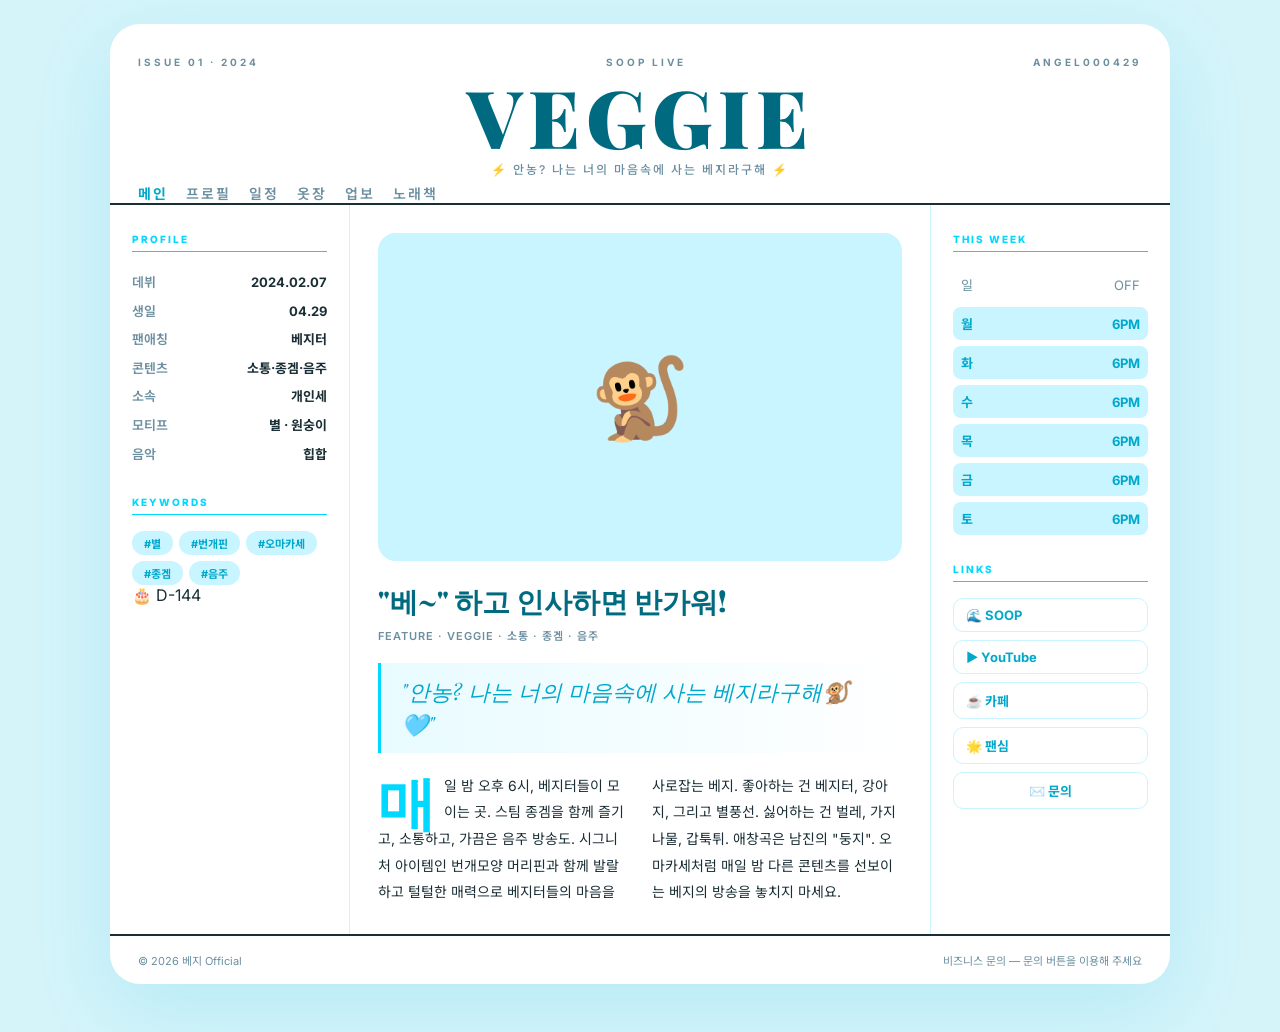
==== index.html @ 43aacc2a "Add files via upload" ====
<!DOCTYPE html>
<html lang="ko">
<head>
<meta charset="UTF-8">
<meta name="viewport" content="width=device-width, initial-scale=1.0">
<title>베지 — 메인 시안</title>
<link href="https://fonts.googleapis.com/css2?family=Noto+Sans+KR:wght@300;400;500;700;800;900&family=Playfair+Display:wght@400;700;900&family=Inter:wght@300;400;600;700;900&display=swap" rel="stylesheet">
<style>
/* ─── 공통 변수 ─── */
:root {
  --main: #00D8FF;
  --main-dark: #00A8CC;
  --main-deep: #006B80;
  --main-light: #C8F5FF;
  --main-pale: #E8FBFF;
  --bg: #D4F4FA;
  --card: #FFFFFF;
  --logo: #006B80;
  --text: #1a2e35;
  --text-soft: #6b8fa0;
  --accent: #0100FF;
  --accent-light: #e8e8ff;
}
body.dark {
  --main: #00D8FF; --main-dark: #5de8ff; --main-deep: #8ef3ff;
  --main-light: #0d2b35; --main-pale: #0a1f28;
  --bg: #0b1e26; --card: #0f2530; --logo: #5de8ff;
  --text: #d8f5fc; --text-soft: #5a9bb0;
  --accent: #7b7bff; --accent-light: #1a1a3a;
}

* { margin:0; padding:0; box-sizing:border-box; }
body { background:var(--bg); color:var(--text); font-family:'Inter','Noto Sans KR',sans-serif; min-height:100vh; transition:background .25s, color .25s; -webkit-font-smoothing:antialiased; overflow-x:hidden; }
img { display:block; }

/* ─── 쇼케이스 탭 바 ─── */
.tab-bar {
  position:sticky; top:0; z-index:900;
  display:flex; align-items:center; justify-content:center; gap:6px;
  padding:14px 20px;
  background:rgba(212,244,250,.92); backdrop-filter:blur(14px);
  border-bottom:1.5px solid var(--main-light);
}
body.dark .tab-bar { background:rgba(11,30,38,.92); }
.tab-bar .label { font-size:11px; font-weight:800; letter-spacing:2px; text-transform:uppercase; color:var(--main-dark); margin-right:12px; }
.tab-btn {
  padding:8px 22px; border-radius:999px; border:1.5px solid var(--main-light);
  background:var(--card); color:var(--text-soft);
  font-size:13px; font-weight:700; cursor:pointer; transition:.18s;
}
.tab-btn:hover { border-color:var(--main); color:var(--main-dark); }
.tab-btn.active { background:var(--main); color:#fff; border-color:var(--main); }
.tab-bar .dark-toggle {
  margin-left:auto; width:22px; height:33px; border-radius:999px;
  border:1.5px solid var(--main-light); background:#e8f8fc;
  cursor:pointer; padding:0; position:relative; transition:.2s;
}
.tab-bar .dark-toggle .knob {
  position:absolute; left:1.5px; top:1.5px; width:16px; height:16px;
  border-radius:50%; background:#fff; display:flex; align-items:center;
  justify-content:center; font-size:9px; transition:.2s;
  box-shadow:0 1px 4px rgba(0,0,0,.2);
}
body.dark .dark-toggle { background:#0d2230; }
body.dark .dark-toggle .knob { top:14px; background:#0b1e26; }

.panel { display:none; }
.panel.active { display:block; }

/* ─── fx 인라인 폴백 (미리보기용, .fxfb 스코프) ─── */
#fx { position:fixed; inset:0; z-index:0; pointer-events:none; overflow:hidden; }
#fx .fxfb {
  position:absolute; top:-26px; opacity:0; will-change:transform,opacity;
  animation:fxFall linear infinite; font-size:18px;
}
@keyframes fxFall {
  0% { transform:translateY(-26px) translateX(0) rotate(0); opacity:0; }
  12% { opacity:.45; } 88% { opacity:.35; }
  100% { transform:translateY(103vh) translateX(var(--drift,20px)) rotate(180deg); opacity:0; }
}
@media (prefers-reduced-motion:reduce) { #fx { display:none; } }


/* ============================================================
   A) 커버스토리 — 잡지 표지 느낌
   ============================================================ */
.cover { padding:24px clamp(12px,5vw,56px) 48px; }
.cover .sheet {
  max-width:1060px; margin:0 auto; background:var(--card);
  border-radius:30px; box-shadow:0 24px 80px rgba(0,180,220,.14);
  overflow:hidden;
}

/* 커버 상단: 잡지 표지 */
.cover .mag-head {
  position:relative; min-height:520px; overflow:hidden;
  display:grid; grid-template-columns:1fr 1fr;
  background:linear-gradient(135deg, var(--main-pale), var(--card));
}
.cover .mag-photo {
  position:relative; overflow:hidden;
  display:flex; align-items:center; justify-content:center;
  background:var(--main-light);
}
.cover .mag-photo img {
  width:100%; height:100%; object-fit:cover; min-height:520px;
}
.cover .mag-photo .emoji-placeholder {
  font-size:120px;
}
/* 잡지 이슈 넘버 */
.cover .issue-badge {
  position:absolute; top:24px; left:24px; z-index:3;
  background:var(--main); color:#fff; border-radius:999px;
  padding:6px 16px; font-size:11px; font-weight:800; letter-spacing:2px;
}
/* 커버 텍스트 */
.cover .mag-text {
  padding:40px 36px; display:flex; flex-direction:column; justify-content:center;
}
.cover .mag-masthead {
  font-size:11px; font-weight:700; letter-spacing:4px;
  text-transform:uppercase; color:var(--main-dark); margin-bottom:16px;
}
.cover .mag-title {
  font-family:'Playfair Display',serif;
  font-size:clamp(48px,6vw,72px); font-weight:900; line-height:1;
  color:var(--logo); margin-bottom:12px; letter-spacing:-1px;
}
.cover .mag-sub {
  font-size:16px; font-weight:500; color:var(--text-soft);
  line-height:1.7; margin-bottom:24px;
}
.cover .mag-cover-lines {
  display:flex; flex-direction:column; gap:8px;
}
.cover .cover-line {
  display:flex; align-items:center; gap:10px;
  font-size:13px; font-weight:700; color:var(--text);
}
.cover .cover-line .dot {
  width:6px; height:6px; border-radius:50%; background:var(--main); flex-shrink:0;
}
.cover .cover-line .highlight {
  background:var(--main-light); color:var(--main-dark);
  padding:2px 10px; border-radius:999px; font-size:11px; font-weight:800;
}
.cover .dday-chip {
  display:inline-flex; align-items:center; gap:4px;
  background:var(--main); color:#fff; border-radius:999px;
  padding:5px 14px; font-size:12px; font-weight:800; margin-top:18px; width:fit-content;
}

/* 커버 하단: 대시보드 */
.cover .mag-body { padding:28px clamp(16px,3vw,36px) 32px; }
.cover .mag-grid {
  display:grid; grid-template-columns:1fr 1fr 1fr; gap:16px;
}
.cover .mg-card {
  background:var(--card); border:1.5px solid var(--main-light);
  border-radius:18px; padding:20px;
}
body.dark .cover .mg-card { background:#0f2530; }
.cover .mg-label {
  font-size:10px; font-weight:800; letter-spacing:2px;
  text-transform:uppercase; color:var(--main); margin-bottom:14px;
  border-bottom:1.5px solid var(--main-light); padding-bottom:8px;
}
.cover .mg-span2 { grid-column: span 2; }
.cover .mg-span3 { grid-column: 1 / -1; }

/* 프로필 행 */
.pf-row { display:flex; justify-content:space-between; padding:7px 0; border-bottom:1px dashed var(--main-light); font-size:13px; }
.pf-row:last-child { border-bottom:none; }
.pf-row .k { color:var(--text-soft); font-weight:600; }
.pf-row .v { font-weight:700; text-align:right; }

/* 일정 행 */
.day-row { display:grid; grid-template-columns:repeat(7,1fr); gap:7px; }
.day-c { border:1.5px solid var(--main-light); border-radius:12px; padding:10px 4px; text-align:center; font-size:13px; font-weight:700; color:#a8c8d4; }
.day-c small { display:block; font-size:10px; font-weight:500; margin-top:3px; color:#b8d8e0; }
.day-c.on { background:var(--main-light); color:var(--main-dark); border-color:var(--main); }
.day-c.on small { color:var(--main-dark); }

/* 링크 */
.link-pills { display:flex; gap:8px; flex-wrap:wrap; }
.lp {
  display:inline-flex; align-items:center; gap:6px;
  padding:9px 18px; border-radius:999px; font-size:12px; font-weight:700;
  text-decoration:none; border:1.5px solid var(--main-light);
  color:var(--main-dark); background:var(--card); transition:.18s;
}
.lp:hover { background:var(--main-light); }
.lp.primary { background:var(--main); color:#fff; border-color:var(--main); }

/* 태그 */
.tag-row { display:flex; gap:6px; flex-wrap:wrap; margin-top:10px; }
.tg { background:var(--main-light); color:var(--main-dark); border-radius:999px; padding:4px 12px; font-size:11px; font-weight:700; }

.a-footer { text-align:center; color:var(--text-soft); font-size:12px; line-height:1.7; padding:20px 0 8px; }


/* ============================================================
   B) 에디토리얼 — 깔끔한 3단 칼럼 잡지 내지
   ============================================================ */
.editorial { padding:24px clamp(12px,5vw,56px) 48px; }
.editorial .sheet {
  max-width:1060px; margin:0 auto; background:var(--card);
  border-radius:30px; box-shadow:0 24px 80px rgba(0,180,220,.14);
  padding:0;
}
/* 마스트헤드 */
.editorial .masthead {
  text-align:center; padding:32px 28px 0;
  border-bottom:2px solid var(--text);
}
body.dark .editorial .masthead { border-color:var(--text-soft); }
.editorial .mh-top {
  display:flex; justify-content:space-between; align-items:center;
  font-size:10px; font-weight:700; letter-spacing:3px; text-transform:uppercase;
  color:var(--text-soft); margin-bottom:8px;
}
.editorial .mh-title {
  font-family:'Playfair Display',serif;
  font-size:clamp(52px,7vw,80px); font-weight:900; letter-spacing:6px;
  color:var(--logo); line-height:1; margin-bottom:4px;
}
.editorial .mh-sub {
  font-size:12px; color:var(--text-soft); font-weight:500;
  letter-spacing:2px; padding-bottom:18px;
}

/* 3단 칼럼 본문 */
.editorial .ed-body {
  display:grid; grid-template-columns:240px 1fr 240px;
  gap:0; min-height:400px;
}
.editorial .ed-left {
  border-right:1px solid var(--main-light); padding:28px 22px;
}
.editorial .ed-center { padding:28px 28px; }
.editorial .ed-right {
  border-left:1px solid var(--main-light); padding:28px 22px;
}

/* 좌 칼럼: 프로필 정보 */
.editorial .ed-section-title {
  font-size:10px; font-weight:800; letter-spacing:2px;
  text-transform:uppercase; color:var(--main);
  border-bottom:1.5px solid var(--main); padding-bottom:6px;
  margin-bottom:16px;
}
.editorial .ed-info { font-size:13px; line-height:2.2; }
.editorial .ed-info .ek { color:var(--text-soft); font-weight:600; }
.editorial .ed-info .ev { font-weight:700; float:right; }

/* 중앙: 피처 기사 */
.editorial .ed-feature-img {
  width:100%; aspect-ratio:16/10; border-radius:18px;
  overflow:hidden; background:var(--main-light);
  margin-bottom:22px; display:flex; align-items:center; justify-content:center;
}
.editorial .ed-feature-img img { width:100%; height:100%; object-fit:cover; }
.editorial .ed-feature-img .emoji-ph { font-size:80px; }
.editorial .ed-headline {
  font-family:'Playfair Display',serif;
  font-size:28px; font-weight:900; line-height:1.3;
  color:var(--logo); margin-bottom:8px;
}
.editorial .ed-byline {
  font-size:11px; color:var(--text-soft); font-weight:600;
  letter-spacing:1px; margin-bottom:18px; text-transform:uppercase;
}
.editorial .ed-pull-quote {
  font-family:'Playfair Display',serif;
  font-size:22px; font-style:italic; line-height:1.5;
  color:var(--main-dark); border-left:3px solid var(--main);
  padding:12px 20px; margin:20px 0;
  background:linear-gradient(90deg, var(--main-pale), transparent);
  border-radius:0 14px 14px 0;
}
.editorial .ed-body-text {
  font-size:14px; line-height:1.9; color:var(--text);
  column-count:2; column-gap:24px;
}
.editorial .ed-body-text .drop-cap {
  float:left; font-family:'Playfair Display',serif;
  font-size:58px; font-weight:900; line-height:.8;
  color:var(--main); margin:4px 8px 0 0;
}
.editorial .ed-tags { margin-top:18px; }

/* 우 칼럼: 일정 + 링크 */
.editorial .ed-day-list { display:flex; flex-direction:column; gap:6px; }
.editorial .ed-day {
  display:flex; justify-content:space-between; align-items:center;
  font-size:13px; padding:7px 8px; border-radius:8px;
}
.editorial .ed-day.on { background:var(--main-light); font-weight:700; color:var(--main-dark); }
.editorial .ed-day.off { color:var(--text-soft); }
.editorial .ed-link-list { display:flex; flex-direction:column; gap:8px; margin-top:4px; }
.editorial .ed-link {
  display:flex; align-items:center; gap:8px;
  font-size:13px; font-weight:700; color:var(--main-dark);
  text-decoration:none; padding:8px 12px; border-radius:10px;
  border:1px solid var(--main-light); transition:.18s;
}
.editorial .ed-link:hover { background:var(--main-light); }

/* 하단 바 */
.editorial .ed-footer-bar {
  border-top:2px solid var(--text);
  display:flex; justify-content:space-between; align-items:center;
  padding:16px 28px; font-size:11px; color:var(--text-soft);
}
body.dark .editorial .ed-footer-bar { border-color:var(--text-soft); }


/* ============================================================
   C) 포스터진 — 대담한 타이포+컬러 블록
   ============================================================ */
.poster { padding:24px clamp(12px,5vw,56px) 48px; }
.poster .sheet {
  max-width:1060px; margin:0 auto; background:var(--card);
  border-radius:30px; box-shadow:0 24px 80px rgba(0,180,220,.14);
  overflow:hidden;
}

/* 포스터 히어로 */
.poster .pst-hero {
  position:relative; padding:40px 40px 0;
  background:linear-gradient(160deg, var(--main) 0%, var(--main-dark) 100%);
  color:#fff; min-height:380px;
  display:flex; gap:36px; align-items:flex-end;
}
.poster .pst-hero-text { flex:1; padding-bottom:36px; }
.poster .pst-num {
  font-size:200px; font-weight:900; line-height:.7; opacity:.12;
  position:absolute; top:20px; right:40px;
  font-family:'Inter',sans-serif; color:#fff;
}
.poster .pst-tag-top {
  font-size:11px; font-weight:800; letter-spacing:3px;
  text-transform:uppercase; opacity:.7; margin-bottom:12px;
}
.poster .pst-title {
  font-family:'Inter',sans-serif;
  font-size:clamp(48px,7vw,76px); font-weight:900; line-height:.95;
  letter-spacing:-2px; margin-bottom:14px;
}
.poster .pst-catch {
  font-size:16px; font-weight:400; opacity:.85; line-height:1.6;
  max-width:400px;
}
.poster .pst-dday {
  display:inline-flex; align-items:center; gap:5px;
  background:rgba(255,255,255,.2); backdrop-filter:blur(8px);
  border-radius:999px; padding:6px 16px; font-size:12px;
  font-weight:800; margin-top:16px;
}
.poster .pst-avatar {
  width:200px; height:260px; border-radius:22px 22px 0 0;
  overflow:hidden; background:rgba(255,255,255,.15);
  display:flex; align-items:center; justify-content:center;
  flex-shrink:0;
}
.poster .pst-avatar img { width:100%; height:100%; object-fit:cover; }
.poster .pst-avatar .emoji-ph { font-size:80px; }

/* 포스터 바디: 불규칙 블록 */
.poster .pst-body { padding:28px clamp(16px,3vw,36px) 32px; }
.poster .pst-grid {
  display:grid; grid-template-columns:1fr 1fr; gap:16px;
}
.poster .pst-card {
  border-radius:18px; padding:22px; position:relative; overflow:hidden;
}
.poster .pst-card.bg-white { background:var(--card); border:1.5px solid var(--main-light); }
body.dark .poster .pst-card.bg-white { background:#0f2530; }
.poster .pst-card.bg-main { background:var(--main); color:#fff; }
.poster .pst-card.bg-pale { background:var(--main-pale); }
.poster .pst-card.bg-accent { background:var(--accent); color:#fff; }
.poster .pst-span2 { grid-column:1/-1; }
.poster .pst-label {
  font-size:10px; font-weight:900; letter-spacing:2px;
  text-transform:uppercase; margin-bottom:12px; opacity:.7;
}
.poster .pst-card.bg-white .pst-label { color:var(--main); opacity:1; }

/* 포스터 스탯 */
.poster .pst-stats {
  display:grid; grid-template-columns:1fr 1fr 1fr; gap:14px;
}
.poster .pst-stat { text-align:center; }
.poster .pst-stat .sv { font-size:24px; font-weight:900; }
.poster .pst-stat .sk { font-size:11px; font-weight:600; opacity:.7; margin-top:2px; }

/* 포스터 링크 */
.poster .pst-links { display:flex; gap:8px; flex-wrap:wrap; }
.poster .pst-lk {
  padding:10px 20px; border-radius:999px; font-size:13px; font-weight:800;
  text-decoration:none; transition:.18s;
  background:rgba(255,255,255,.2); color:#fff; border:1.5px solid rgba(255,255,255,.3);
}
.poster .pst-card.bg-white .pst-lk {
  background:var(--card); color:var(--main-dark); border-color:var(--main-light);
}
.poster .pst-lk:hover { transform:translateY(-2px); }
.poster .pst-lk.solid { background:#fff; color:var(--main-dark); border-color:#fff; }

.poster .pst-footer { text-align:center; padding:16px 0 8px; font-size:12px; color:var(--text-soft); }


/* ─── 공통 반응형 ─── */
@media (max-width:860px) {
  .cover .mag-head { grid-template-columns:1fr; }
  .cover .mag-photo { min-height:300px; }
  .cover .mag-grid { grid-template-columns:1fr; }
  .cover .mg-span2 { grid-column:auto; }
  .editorial .ed-body { grid-template-columns:1fr; }
  .editorial .ed-left, .editorial .ed-right { border:none; border-top:1px solid var(--main-light); }
  .editorial .ed-body-text { column-count:1; }
  .poster .pst-hero { flex-direction:column-reverse; align-items:center; text-align:center; padding:30px 24px 0; }
  .poster .pst-avatar { width:160px; height:200px; border-radius:18px 18px 0 0; }
  .poster .pst-catch { margin:0 auto; }
  .poster .pst-grid { grid-template-columns:1fr; }
  .poster .pst-span2 { grid-column:auto; }
  .poster .pst-num { font-size:100px; right:20px; }
}
@media (max-width:560px) {
  .day-row { grid-template-columns:repeat(4,1fr); }
  .editorial .ed-day-list { gap:4px; }
}
.editorial .ed-nav{display:flex;gap:0;text-align:left;margin-top:-12px;}
.editorial .ed-nav a{font-size:14px;font-weight:600;color:var(--text-soft);text-decoration:none;padding:0 18px 0 0;letter-spacing:2px;text-transform:uppercase;transition:.15s;}
.editorial .ed-nav a:hover{color:var(--main-dark);}
.editorial .ed-nav a.active{color:var(--main-dark);font-weight:700;}
</style>
</head>
<body>

<!-- fx 인라인 폴백 (미리보기용) -->
<div id="fx"></div>

<!-- ─── 탭 바 ─── -->
<div class="tab-bar" style="display:none">
  <span class="label">메인 시안</span>
  <button class="tab-btn active" onclick="showTab('a')">A. 커버스토리</button>
  <button class="tab-btn" onclick="showTab('b')">B. 에디토리얼</button>
  <button class="tab-btn" onclick="showTab('c')">C. 포스터진</button>
  <button class="dark-toggle" id="themeSwitch" type="button">
    <span class="knob" id="themeKnob">🌙</span>
  </button>
</div>


<!-- ════════════════════════════════════════════════════════════
     A) 커버스토리 — 잡지 표지 + 대시보드
     ════════════════════════════════════════════════════════════ -->
<div class="panel" id="panel-a">
<div class="cover">
<div class="sheet">

  <!-- 표지 상단 -->
  <div class="mag-head">
    <div class="mag-photo">
      <span class="issue-badge">ISSUE No.01 · 2024</span>
      <img src="https://stimg.sooplive.com/NORMAL_BBS/6/12897866/294669cde8070863e.gif"
           alt="베지" referrerpolicy="no-referrer"
           onerror="this.style.display='none';this.nextElementSibling.style.display=''">
      <span class="emoji-placeholder" style="display:none">🐒</span>
    </div>
    <div class="mag-text">
      <div class="mag-masthead">VEGGIE MAGAZINE · SOOP LIVE</div>
      <div class="mag-title">VEGGIE</div>
      <div class="mag-sub">안농? 나는 너의 마음속에 사는 베지라구해🐒🩵</div>
      <div class="mag-cover-lines">
        <div class="cover-line"><span class="dot"></span> 소통 · 종겜 · 음주 방송</div>
        <div class="cover-line"><span class="dot"></span> 매일 밤 오후 6시 <span class="highlight">LIVE</span></div>
        <div class="cover-line"><span class="dot"></span> 팬애칭 베지터 · 개인세</div>
        <div class="cover-line"><span class="dot"></span> 시그니처 아이템 — 번개모양 머리핀 ⚡</div>
      </div>
      <span class="dday-chip" id="dday-a" style="display:none">🎂</span>
    </div>
  </div>

  <!-- 대시보드 -->
  <div class="mag-body">
    <div class="mag-grid">

      <!-- 프로필 -->
      <div class="mg-card">
        <div class="mg-label">Profile</div>
        <div class="pf-row"><span class="k">데뷔</span><span class="v">2024.02.07</span></div>
        <div class="pf-row"><span class="k">생일</span><span class="v">04.29 🎂</span></div>
        <div class="pf-row"><span class="k">팬애칭</span><span class="v">베지터</span></div>
        <div class="pf-row"><span class="k">콘텐츠</span><span class="v">소통 · 종겜 · 음주</span></div>
        <div class="pf-row"><span class="k">소속</span><span class="v">개인세</span></div>
      </div>

      <!-- About -->
      <div class="mg-card mg-span2">
        <div class="mg-label">About</div>
        <div style="font-size:15px;line-height:1.8;color:var(--text);margin-bottom:10px">
          매일 밤 베지터들과 함께하는 소통·종겜·음주 방송 ⚡<br>
          <strong style="color:var(--main-dark)">"베~"</strong> 하고 인사하면 반가워!
        </div>
        <div class="tag-row">
          <span class="tg">#별</span><span class="tg">#오마카세</span><span class="tg">#번개핀</span>
          <span class="tg">#종겜</span><span class="tg">#음주</span><span class="tg">#힙합</span>
        </div>
      </div>

      <!-- 이번 주 일정 -->
      <div class="mg-card mg-span3">
        <div class="mg-label">This Week</div>
        <div class="day-row">
          <div class="day-c">일<small>휴방</small></div>
          <div class="day-c on">월<small>6PM</small></div>
          <div class="day-c on">화<small>6PM</small></div>
          <div class="day-c on">수<small>6PM</small></div>
          <div class="day-c on">목<small>6PM</small></div>
          <div class="day-c on">금<small>6PM</small></div>
          <div class="day-c on">토<small>6PM</small></div>
        </div>
      </div>

      <!-- 링크 -->
      <div class="mg-card mg-span3">
        <div class="mg-label">Connect</div>
        <div class="link-pills">
          <a class="lp primary" href="https://www.sooplive.com/station/angel000429" target="_blank">🌊 SOOP 방송국</a>
          <a class="lp" href="https://www.youtube.com/@%EA%B9%80%EB%B2%A0%EC%A7%80" target="_blank">▶ 유튜브</a>
          <a class="lp" href="https://cafe.naver.com/veggie429" target="_blank">☕ 카페</a>
          <a class="lp" href="https://fancim.me/celeb/profile.aspx?url=862566" target="_blank">🌟 팬심</a>
          <button class="lp" style="cursor:pointer;border:1.5px solid var(--main-light);font-family:inherit">✉️ 문의하기</button>
        </div>
      </div>

    </div>
    <div class="a-footer">© 2026 베지 Official.<br>비즈니스 문의 — 문의 버튼을 이용해 주세요</div>
  </div>

</div>
</div>
</div>


<!-- ════════════════════════════════════════════════════════════
     B) 에디토리얼 — 3단 칼럼 잡지 내지
     ════════════════════════════════════════════════════════════ -->
<div class="panel active" id="panel-b">
<div class="editorial">
<div class="sheet">

  <!-- 마스트헤드 -->
  <div class="masthead">
    <div class="mh-top">
      <span>Issue 01 · 2024</span>
      <span>SOOP Live</span>
      <span>angel000429</span>
    </div>
    <div class="mh-title">VEGGIE</div>
    <div class="mh-sub">⚡ 안농? 나는 너의 마음속에 사는 베지라구해 ⚡</div>
    <div class="ed-nav"><a href="index.html" class="active">메인</a><a href="profile/">프로필</a><a href="schedule/">일정</a><a href="dress/">옷장</a><a href="work/">업보</a><a href="song/">노래책</a></div>
  </div>

  <!-- 3단 본문 -->
  <div class="ed-body">

    <!-- 좌: 프로필 -->
    <div class="ed-left">
      <div class="ed-section-title">Profile</div>
      <div class="ed-info">
        <div><span class="ek">데뷔</span><span class="ev">2024.02.07</span></div>
        <div><span class="ek">생일</span><span class="ev">04.29</span></div>
        <div><span class="ek">팬애칭</span><span class="ev">베지터</span></div>
        <div><span class="ek">콘텐츠</span><span class="ev">소통·종겜·음주</span></div>
        <div><span class="ek">소속</span><span class="ev">개인세</span></div>
        <div><span class="ek">모티프</span><span class="ev">별 · 원숭이</span></div>
        <div><span class="ek">음악</span><span class="ev">힙합</span></div>
      </div>

      <div class="ed-section-title" style="margin-top:28px">Keywords</div>
      <div class="tag-row" style="margin-top:0">
        <span class="tg">#별</span><span class="tg">#번개핀</span>
        <span class="tg">#오마카세</span><span class="tg">#종겜</span>
        <span class="tg">#음주</span>
      </div>

      <span class="dday-chip" id="dday-b" style="display:none;margin-top:20px">🎂</span>
    </div>

    <!-- 중앙: 피처 -->
    <div class="ed-center">
      <div class="ed-feature-img">
        <img src="https://stimg.sooplive.com/NORMAL_BBS/6/12897866/294669cde8070863e.gif"
             alt="베지" referrerpolicy="no-referrer"
             onerror="this.style.display='none';this.nextElementSibling.style.display=''">
        <span class="emoji-ph" style="display:none">🐒</span>
      </div>
      <div class="ed-headline">"베~" 하고 인사하면 반가워!</div>
      <div class="ed-byline">Feature · Veggie · 소통 · 종겜 · 음주</div>
      <div class="ed-pull-quote">
        "안농? 나는 너의 마음속에 사는 베지라구해🐒🩵"
      </div>
      <div class="ed-body-text">
        <span class="drop-cap">매</span>일 밤 오후 6시, 베지터들이 모이는 곳. 스팀 종겜을 함께 즐기고, 소통하고, 가끔은 음주 방송도. 시그니처 아이템인 번개모양 머리핀과 함께 발랄하고 털털한 매력으로 베지터들의 마음을 사로잡는 베지. 좋아하는 건 베지터, 강아지, 그리고 별풍선. 싫어하는 건 벌레, 가지나물, 갑툭튀. 애창곡은 남진의 "둥지". 오마카세처럼 매일 밤 다른 콘텐츠를 선보이는 베지의 방송을 놓치지 마세요.
      </div>
    </div>

    <!-- 우: 일정+링크 -->
    <div class="ed-right">
      <div class="ed-section-title">This Week</div>
      <div class="ed-day-list">
        <div class="ed-day off"><span>일</span><span>OFF</span></div>
        <div class="ed-day on"><span>월</span><span>6PM</span></div>
        <div class="ed-day on"><span>화</span><span>6PM</span></div>
        <div class="ed-day on"><span>수</span><span>6PM</span></div>
        <div class="ed-day on"><span>목</span><span>6PM</span></div>
        <div class="ed-day on"><span>금</span><span>6PM</span></div>
        <div class="ed-day on"><span>토</span><span>6PM</span></div>
      </div>

      <div class="ed-section-title" style="margin-top:28px">Links</div>
      <div class="ed-link-list">
        <a class="ed-link" href="https://www.sooplive.com/station/angel000429" target="_blank">🌊 SOOP</a>
        <a class="ed-link" href="https://www.youtube.com/@%EA%B9%80%EB%B2%A0%EC%A7%80" target="_blank">▶ YouTube</a>
        <a class="ed-link" href="https://cafe.naver.com/veggie429" target="_blank">☕ 카페</a>
        <a class="ed-link" href="https://fancim.me/celeb/profile.aspx?url=862566" target="_blank">🌟 팬심</a>
        <button class="ed-link" style="cursor:pointer;border:1px solid var(--main-light);font-family:inherit;font-size:13px;font-weight:700;background:var(--card);color:var(--main-dark);width:100%;justify-content:center;">✉️ 문의</button>
      </div>
    </div>

  </div>

  <div class="ed-footer-bar">
    <span>© 2026 베지 Official</span>
    <span>비즈니스 문의 — 문의 버튼을 이용해 주세요</span>
  </div>

</div>
</div>
</div>


<!-- ════════════════════════════════════════════════════════════
     C) 포스터진 — 대담한 타이포 + 컬러 블록
     ════════════════════════════════════════════════════════════ -->
<div class="panel" id="panel-c">
<div class="poster">
<div class="sheet">

  <!-- 포스터 히어로 -->
  <div class="pst-hero">
    <span class="pst-num">01</span>
    <div class="pst-hero-text">
      <div class="pst-tag-top">SOOP Live · 개인세 · Since 2024</div>
      <div class="pst-title">VEGGIE</div>
      <div class="pst-catch">안농? 나는 너의 마음속에 사는 베지라구해🐒🩵</div>
      <span class="pst-dday" id="dday-c" style="display:none">🎂</span>
    </div>
    <div class="pst-avatar" id="avatarWrap">
      <img src="https://stimg.sooplive.com/NORMAL_BBS/6/12897866/294669cde8070863e.gif"
           alt="베지" referrerpolicy="no-referrer"
           onerror="this.style.display='none';this.nextElementSibling.style.display=''">
      <span class="emoji-ph" style="display:none">🐒</span>
    </div>
  </div>

  <!-- 블록 그리드 -->
  <div class="pst-body">
    <div class="pst-grid">

      <!-- 프로필 (흰 카드) -->
      <div class="pst-card bg-white">
        <div class="pst-label">Profile</div>
        <div class="pf-row"><span class="k">데뷔</span><span class="v">2024.02.07</span></div>
        <div class="pf-row"><span class="k">생일</span><span class="v">04.29 🎂</span></div>
        <div class="pf-row"><span class="k">팬애칭</span><span class="v">베지터</span></div>
        <div class="pf-row"><span class="k">콘텐츠</span><span class="v">소통 · 종겜 · 음주</span></div>
        <div class="pf-row"><span class="k">시그아이템</span><span class="v">번개 머리핀 ⚡</span></div>
      </div>

      <!-- About (메인색 카드) -->
      <div class="pst-card bg-main">
        <div class="pst-label">About</div>
        <div style="font-size:16px;line-height:1.7;font-weight:600">
          매일 밤 오후 6시,<br>
          베지터들이 모이는 곳.<br><br>
          "베~" 하고 인사하면<br>
          반가워! ⚡
        </div>
        <div class="tag-row" style="margin-top:16px">
          <span style="background:rgba(255,255,255,.2);color:#fff;border-radius:999px;padding:4px 12px;font-size:11px;font-weight:700">#별</span>
          <span style="background:rgba(255,255,255,.2);color:#fff;border-radius:999px;padding:4px 12px;font-size:11px;font-weight:700">#오마카세</span>
          <span style="background:rgba(255,255,255,.2);color:#fff;border-radius:999px;padding:4px 12px;font-size:11px;font-weight:700">#번개핀</span>
        </div>
      </div>

      <!-- 이번 주 일정 (전체 폭, 연한 배경) -->
      <div class="pst-card bg-pale pst-span2">
        <div class="pst-label" style="color:var(--main-dark)">This Week</div>
        <div class="day-row">
          <div class="day-c">일<small>OFF</small></div>
          <div class="day-c on">월<small>6PM</small></div>
          <div class="day-c on">화<small>6PM</small></div>
          <div class="day-c on">수<small>6PM</small></div>
          <div class="day-c on">목<small>6PM</small></div>
          <div class="day-c on">금<small>6PM</small></div>
          <div class="day-c on">토<small>6PM</small></div>
        </div>
      </div>

      <!-- 스탯 (액센트 카드) -->
      <div class="pst-card bg-accent">
        <div class="pst-label">Stats</div>
        <div class="pst-stats">
          <div class="pst-stat"><div class="sv">⚡</div><div class="sk">텐션 MAX</div></div>
          <div class="pst-stat"><div class="sv">🎵</div><div class="sk">둥지 — 남진</div></div>
          <div class="pst-stat"><div class="sv">🐒</div><div class="sk">원숭이 모티프</div></div>
        </div>
      </div>

      <!-- 링크 (메인색 카드) -->
      <div class="pst-card bg-main">
        <div class="pst-label">Connect</div>
        <div class="pst-links">
          <a class="pst-lk solid" href="https://www.sooplive.com/station/angel000429" target="_blank">🌊 SOOP</a>
          <a class="pst-lk" href="https://www.youtube.com/@%EA%B9%80%EB%B2%A0%EC%A7%80" target="_blank">▶ YouTube</a>
          <a class="pst-lk" href="https://cafe.naver.com/veggie429" target="_blank">☕ 카페</a>
          <a class="pst-lk" href="https://fancim.me/celeb/profile.aspx?url=862566" target="_blank">🌟 팬심</a>
          <button class="pst-lk" style="cursor:pointer;font-family:inherit">✉️ 문의</button>
        </div>
      </div>

    </div>
    <div class="pst-footer">© 2026 베지 Official. · 비즈니스 문의 — 문의 버튼을 이용해 주세요</div>
  </div>

</div>
</div>
</div>


<script>
/* ─── 탭 전환 ─── */
function showTab(id) {
  document.querySelectorAll('.panel').forEach(p => p.classList.remove('active'));
  document.querySelectorAll('.tab-btn').forEach(b => b.classList.remove('active'));
  document.getElementById('panel-' + id).classList.add('active');
  event.target.classList.add('active');
  window.scrollTo({top:0, behavior:'smooth'});
}

/* ─── 다크모드 ─── */
(function(){
  if (localStorage.getItem('theme')==='dark') document.body.classList.add('dark');
  var sw = document.getElementById('themeSwitch');
  var knob = document.getElementById('themeKnob');
  function r(){ if(knob) knob.textContent = document.body.classList.contains('dark') ? '☀️' : '🌙'; }
  if(sw) sw.addEventListener('click', function(){
    document.body.classList.toggle('dark');
    localStorage.setItem('theme', document.body.classList.contains('dark')?'dark':'light');
    r();
  });
  r();
})();

/* ─── D-Day ─── */
(function(){
  var bd = '04-29';
  var t = new Date(), y = t.getFullYear();
  var b = new Date(y, parseInt(bd)-1, parseInt(bd.split('-')[1]));
  if(b < t){ b.setFullYear(y+1); }
  var diff = Math.ceil((b-t)/(864e5));
  var txt = diff===0 ? '오늘 생일! 🎉' : '🎂 D-'+diff;
  ['dday-a','dday-b','dday-c'].forEach(function(id){
    var el = document.getElementById(id);
    if(el){ el.textContent = txt; el.style.display=''; }
  });
})();

/* ─── fx 인라인 폴백 (미리보기용, .fxfb 스코프) ─── */
(function(){
  if(window.matchMedia && matchMedia('(prefers-reduced-motion:reduce)').matches) return;
  var box = document.getElementById('fx'); if(!box) return;
  var shapes = ['⚡','✦','⚡','✧','⚡'];
  for(var i=0; i<14; i++){
    var s = document.createElement('span');
    s.className = 'fxfb';
    s.textContent = shapes[i % shapes.length];
    s.style.left = (Math.random()*100)+'%';
    s.style.animationDuration = (12+Math.random()*16)+'s';
    s.style.animationDelay = (Math.random()*14)+'s';
    s.style.setProperty('--drift', (Math.random()*60-30)+'px');
    s.style.fontSize = (14+Math.random()*10)+'px';
    box.appendChild(s);
  }
})();
</script>
<script>
var FX_FLOAT=['⚡','✦','⚡','✧','⚡'];
var FX_CLICK='⚡';
var FX_COUNT=12;
var FX_TILT=true;
var FX_LOADER=true;
var FX_LOADER_TEXT='VEGGIE';
var FX_TRANS_MS=800;
</script>
<script src="fx.js"></script>
</body>
</html>
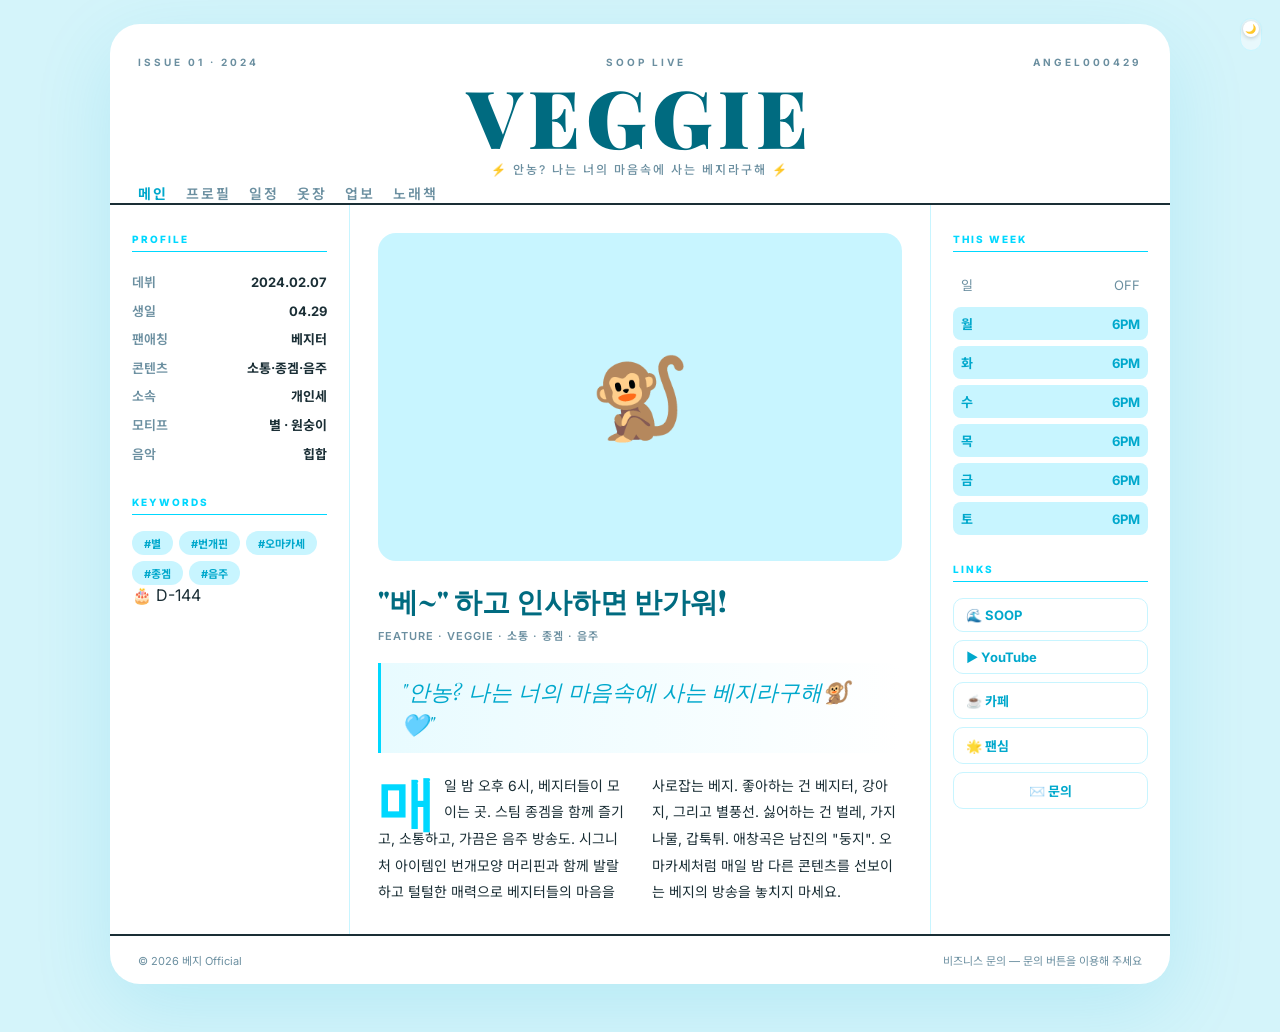
==== commit 9512f0e5: "Add files via upload" ====
--- a/index.html
+++ b/index.html
@@ -3,7 +3,7 @@
 <head>
 <meta charset="UTF-8">
 <meta name="viewport" content="width=device-width, initial-scale=1.0">
-<title>베지 — 메인 시안</title>
+<title>베지</title>
 <link href="https://fonts.googleapis.com/css2?family=Noto+Sans+KR:wght@300;400;500;700;800;900&family=Playfair+Display:wght@400;700;900&family=Inter:wght@300;400;600;700;900&display=swap" rel="stylesheet">
 <style>
 /* ─── 공통 변수 ─── */
@@ -435,6 +435,10 @@
 .editorial .ed-nav a{font-size:14px;font-weight:600;color:var(--text-soft);text-decoration:none;padding:0 18px 0 0;letter-spacing:2px;text-transform:uppercase;transition:.15s;}
 .editorial .ed-nav a:hover{color:var(--main-dark);}
 .editorial .ed-nav a.active{color:var(--main-dark);font-weight:700;}
+
+.dark-toggle{transition:.2s}
+body.dark .dark-toggle{background:#0d2230 !important}
+body.dark .dark-toggle .knob{top:14px !important;background:#0b1e26 !important}
 </style>
 </head>
 <body>
@@ -442,16 +446,10 @@
 <!-- fx 인라인 폴백 (미리보기용) -->
 <div id="fx"></div>
 
-<!-- ─── 탭 바 ─── -->
-<div class="tab-bar" style="display:none">
-  <span class="label">메인 시안</span>
-  <button class="tab-btn active" onclick="showTab('a')">A. 커버스토리</button>
-  <button class="tab-btn" onclick="showTab('b')">B. 에디토리얼</button>
-  <button class="tab-btn" onclick="showTab('c')">C. 포스터진</button>
-  <button class="dark-toggle" id="themeSwitch" type="button">
-    <span class="knob" id="themeKnob">🌙</span>
-  </button>
-</div>
+<!-- 다크모드 토글 (우상단 고정) -->
+<button class="dark-toggle" id="themeSwitch" type="button" style="position:fixed;top:18px;right:18px;z-index:800;width:22px;height:33px;border-radius:999px;border:1.5px solid var(--main-light);background:#e8f8fc;cursor:pointer;padding:0;">
+  <span class="knob" id="themeKnob" style="position:absolute;left:1.5px;top:1.5px;width:16px;height:16px;border-radius:50%;background:#fff;display:flex;align-items:center;justify-content:center;font-size:9px;box-shadow:0 1px 4px rgba(0,0,0,.2);">🌙</span>
+</button>
 
 
 <!-- ════════════════════════════════════════════════════════════
@@ -805,7 +803,7 @@
 var FX_COUNT=12;
 var FX_TILT=true;
 var FX_LOADER=true;
-var FX_LOADER_TEXT='VEGGIE';
+var FX_LOADER_TEXT='⚡';
 var FX_TRANS_MS=800;
 </script>
 <script src="fx.js"></script>
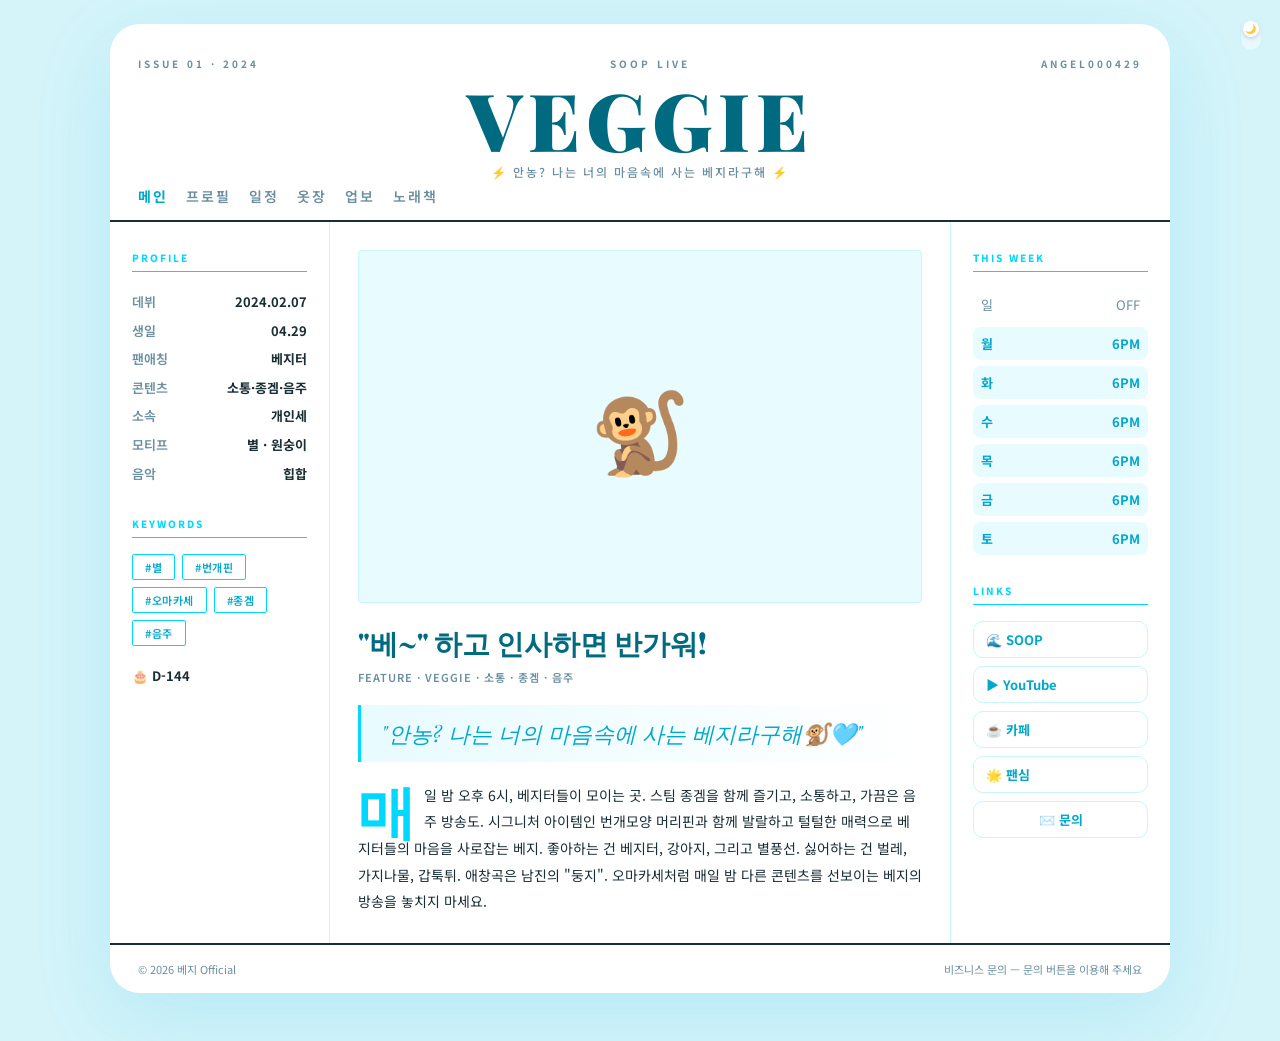
==== commit f137da78: "Add files via upload" ====
--- a/index.html
+++ b/index.html
@@ -4,629 +4,194 @@
 <meta charset="UTF-8">
 <meta name="viewport" content="width=device-width, initial-scale=1.0">
 <title>베지</title>
-<link href="https://fonts.googleapis.com/css2?family=Noto+Sans+KR:wght@300;400;500;700;800;900&family=Playfair+Display:wght@400;700;900&family=Inter:wght@300;400;600;700;900&display=swap" rel="stylesheet">
+<link rel="icon" type="image/jpeg" href="https://profile.img.sooplive.co.kr/LOGO/an/angel000429/angel000429.jpg">
+<meta name="description" content="베지 프로필 페이지">
+<meta property="og:type" content="website">
+<meta property="og:title" content="베지">
+<meta property="og:description" content="안농? 나는 너의 마음속에 사는 베지라구해🐒🩵">
+<meta property="og:image" content="https://profile.img.sooplive.co.kr/LOGO/an/angel000429/angel000429.jpg">
+<link href="https://fonts.googleapis.com/css2?family=Playfair+Display:wght@400;700;900&family=Noto+Sans+KR:wght@300;400;500;700;800&family=Inter:wght@300;400;600;700&display=swap" rel="stylesheet">
 <style>
-/* ─── 공통 변수 ─── */
 :root {
-  --main: #00D8FF;
-  --main-dark: #00A8CC;
-  --main-deep: #006B80;
-  --main-light: #C8F5FF;
-  --main-pale: #E8FBFF;
-  --bg: #D4F4FA;
-  --card: #FFFFFF;
-  --logo: #006B80;
-  --text: #1a2e35;
-  --text-soft: #6b8fa0;
-  --accent: #0100FF;
-  --accent-light: #e8e8ff;
+  --main:#00D8FF; --main-dark:#00A8CC; --main-deep:#006B80;
+  --main-light:#C8F5FF; --main-pale:#E8FBFF;
+  --bg:#D4F4FA; --card:#FFFFFF; --logo:#006B80;
+  --text:#1a2e35; --text-soft:#6b8fa0; --accent:#0100FF;
 }
 body.dark {
-  --main: #00D8FF; --main-dark: #5de8ff; --main-deep: #8ef3ff;
-  --main-light: #0d2b35; --main-pale: #0a1f28;
-  --bg: #0b1e26; --card: #0f2530; --logo: #5de8ff;
-  --text: #d8f5fc; --text-soft: #5a9bb0;
-  --accent: #7b7bff; --accent-light: #1a1a3a;
-}
-
-* { margin:0; padding:0; box-sizing:border-box; }
-body { background:var(--bg); color:var(--text); font-family:'Inter','Noto Sans KR',sans-serif; min-height:100vh; transition:background .25s, color .25s; -webkit-font-smoothing:antialiased; overflow-x:hidden; }
-img { display:block; }
-
-/* ─── 쇼케이스 탭 바 ─── */
-.tab-bar {
-  position:sticky; top:0; z-index:900;
-  display:flex; align-items:center; justify-content:center; gap:6px;
-  padding:14px 20px;
-  background:rgba(212,244,250,.92); backdrop-filter:blur(14px);
-  border-bottom:1.5px solid var(--main-light);
-}
-body.dark .tab-bar { background:rgba(11,30,38,.92); }
-.tab-bar .label { font-size:11px; font-weight:800; letter-spacing:2px; text-transform:uppercase; color:var(--main-dark); margin-right:12px; }
-.tab-btn {
-  padding:8px 22px; border-radius:999px; border:1.5px solid var(--main-light);
-  background:var(--card); color:var(--text-soft);
-  font-size:13px; font-weight:700; cursor:pointer; transition:.18s;
-}
-.tab-btn:hover { border-color:var(--main); color:var(--main-dark); }
-.tab-btn.active { background:var(--main); color:#fff; border-color:var(--main); }
-.tab-bar .dark-toggle {
-  margin-left:auto; width:22px; height:33px; border-radius:999px;
-  border:1.5px solid var(--main-light); background:#e8f8fc;
-  cursor:pointer; padding:0; position:relative; transition:.2s;
-}
-.tab-bar .dark-toggle .knob {
-  position:absolute; left:1.5px; top:1.5px; width:16px; height:16px;
-  border-radius:50%; background:#fff; display:flex; align-items:center;
-  justify-content:center; font-size:9px; transition:.2s;
-  box-shadow:0 1px 4px rgba(0,0,0,.2);
-}
-body.dark .dark-toggle { background:#0d2230; }
-body.dark .dark-toggle .knob { top:14px; background:#0b1e26; }
-
-.panel { display:none; }
-.panel.active { display:block; }
-
-/* ─── fx 인라인 폴백 (미리보기용, .fxfb 스코프) ─── */
-#fx { position:fixed; inset:0; z-index:0; pointer-events:none; overflow:hidden; }
-#fx .fxfb {
-  position:absolute; top:-26px; opacity:0; will-change:transform,opacity;
-  animation:fxFall linear infinite; font-size:18px;
-}
-@keyframes fxFall {
-  0% { transform:translateY(-26px) translateX(0) rotate(0); opacity:0; }
-  12% { opacity:.45; } 88% { opacity:.35; }
-  100% { transform:translateY(103vh) translateX(var(--drift,20px)) rotate(180deg); opacity:0; }
-}
-@media (prefers-reduced-motion:reduce) { #fx { display:none; } }
-
-
-/* ============================================================
-   A) 커버스토리 — 잡지 표지 느낌
-   ============================================================ */
-.cover { padding:24px clamp(12px,5vw,56px) 48px; }
-.cover .sheet {
-  max-width:1060px; margin:0 auto; background:var(--card);
-  border-radius:30px; box-shadow:0 24px 80px rgba(0,180,220,.14);
-  overflow:hidden;
-}
-
-/* 커버 상단: 잡지 표지 */
-.cover .mag-head {
-  position:relative; min-height:520px; overflow:hidden;
-  display:grid; grid-template-columns:1fr 1fr;
-  background:linear-gradient(135deg, var(--main-pale), var(--card));
-}
-.cover .mag-photo {
-  position:relative; overflow:hidden;
-  display:flex; align-items:center; justify-content:center;
-  background:var(--main-light);
-}
-.cover .mag-photo img {
-  width:100%; height:100%; object-fit:cover; min-height:520px;
-}
-.cover .mag-photo .emoji-placeholder {
-  font-size:120px;
-}
-/* 잡지 이슈 넘버 */
-.cover .issue-badge {
-  position:absolute; top:24px; left:24px; z-index:3;
-  background:var(--main); color:#fff; border-radius:999px;
-  padding:6px 16px; font-size:11px; font-weight:800; letter-spacing:2px;
-}
-/* 커버 텍스트 */
-.cover .mag-text {
-  padding:40px 36px; display:flex; flex-direction:column; justify-content:center;
-}
-.cover .mag-masthead {
-  font-size:11px; font-weight:700; letter-spacing:4px;
-  text-transform:uppercase; color:var(--main-dark); margin-bottom:16px;
-}
-.cover .mag-title {
-  font-family:'Playfair Display',serif;
-  font-size:clamp(48px,6vw,72px); font-weight:900; line-height:1;
-  color:var(--logo); margin-bottom:12px; letter-spacing:-1px;
-}
-.cover .mag-sub {
-  font-size:16px; font-weight:500; color:var(--text-soft);
-  line-height:1.7; margin-bottom:24px;
-}
-.cover .mag-cover-lines {
-  display:flex; flex-direction:column; gap:8px;
-}
-.cover .cover-line {
-  display:flex; align-items:center; gap:10px;
-  font-size:13px; font-weight:700; color:var(--text);
-}
-.cover .cover-line .dot {
-  width:6px; height:6px; border-radius:50%; background:var(--main); flex-shrink:0;
-}
-.cover .cover-line .highlight {
-  background:var(--main-light); color:var(--main-dark);
-  padding:2px 10px; border-radius:999px; font-size:11px; font-weight:800;
-}
-.cover .dday-chip {
-  display:inline-flex; align-items:center; gap:4px;
-  background:var(--main); color:#fff; border-radius:999px;
-  padding:5px 14px; font-size:12px; font-weight:800; margin-top:18px; width:fit-content;
-}
-
-/* 커버 하단: 대시보드 */
-.cover .mag-body { padding:28px clamp(16px,3vw,36px) 32px; }
-.cover .mag-grid {
-  display:grid; grid-template-columns:1fr 1fr 1fr; gap:16px;
-}
-.cover .mg-card {
-  background:var(--card); border:1.5px solid var(--main-light);
-  border-radius:18px; padding:20px;
-}
-body.dark .cover .mg-card { background:#0f2530; }
-.cover .mg-label {
-  font-size:10px; font-weight:800; letter-spacing:2px;
-  text-transform:uppercase; color:var(--main); margin-bottom:14px;
-  border-bottom:1.5px solid var(--main-light); padding-bottom:8px;
-}
-.cover .mg-span2 { grid-column: span 2; }
-.cover .mg-span3 { grid-column: 1 / -1; }
-
-/* 프로필 행 */
-.pf-row { display:flex; justify-content:space-between; padding:7px 0; border-bottom:1px dashed var(--main-light); font-size:13px; }
-.pf-row:last-child { border-bottom:none; }
-.pf-row .k { color:var(--text-soft); font-weight:600; }
-.pf-row .v { font-weight:700; text-align:right; }
-
-/* 일정 행 */
-.day-row { display:grid; grid-template-columns:repeat(7,1fr); gap:7px; }
-.day-c { border:1.5px solid var(--main-light); border-radius:12px; padding:10px 4px; text-align:center; font-size:13px; font-weight:700; color:#a8c8d4; }
-.day-c small { display:block; font-size:10px; font-weight:500; margin-top:3px; color:#b8d8e0; }
-.day-c.on { background:var(--main-light); color:var(--main-dark); border-color:var(--main); }
-.day-c.on small { color:var(--main-dark); }
-
-/* 링크 */
-.link-pills { display:flex; gap:8px; flex-wrap:wrap; }
-.lp {
-  display:inline-flex; align-items:center; gap:6px;
-  padding:9px 18px; border-radius:999px; font-size:12px; font-weight:700;
-  text-decoration:none; border:1.5px solid var(--main-light);
-  color:var(--main-dark); background:var(--card); transition:.18s;
-}
-.lp:hover { background:var(--main-light); }
-.lp.primary { background:var(--main); color:#fff; border-color:var(--main); }
-
-/* 태그 */
-.tag-row { display:flex; gap:6px; flex-wrap:wrap; margin-top:10px; }
-.tg { background:var(--main-light); color:var(--main-dark); border-radius:999px; padding:4px 12px; font-size:11px; font-weight:700; }
-
-.a-footer { text-align:center; color:var(--text-soft); font-size:12px; line-height:1.7; padding:20px 0 8px; }
-
-
-/* ============================================================
-   B) 에디토리얼 — 깔끔한 3단 칼럼 잡지 내지
-   ============================================================ */
-.editorial { padding:24px clamp(12px,5vw,56px) 48px; }
-.editorial .sheet {
-  max-width:1060px; margin:0 auto; background:var(--card);
-  border-radius:30px; box-shadow:0 24px 80px rgba(0,180,220,.14);
-  padding:0;
-}
+  --main:#00D8FF; --main-dark:#5de8ff; --main-deep:#8ef3ff;
+  --main-light:#0d2b35; --main-pale:#0a1f28;
+  --bg:#0b1e26; --card:#0f2530; --logo:#5de8ff;
+  --text:#d8f5fc; --text-soft:#5a9bb0; --accent:#7b7bff;
+}
+*{margin:0;padding:0;box-sizing:border-box}
+body{background:var(--bg);color:var(--text);font-family:'Noto Sans KR',sans-serif;min-height:100vh;transition:background .25s,color .25s;-webkit-font-smoothing:antialiased;overflow-x:hidden}
+
+/* 다크 토글 */
+.ed-dark{position:fixed;top:18px;right:18px;z-index:800;width:22px;height:33px;border-radius:999px;border:1.5px solid var(--main-light);background:#e8f8fc;cursor:pointer;padding:0}
+.ed-dark .knob{position:absolute;left:1.5px;top:1.5px;width:16px;height:16px;border-radius:50%;background:#fff;display:flex;align-items:center;justify-content:center;font-size:9px;box-shadow:0 1px 4px rgba(0,0,0,.2);transition:.2s}
+body.dark .ed-dark{background:#0d2230}
+body.dark .ed-dark .knob{top:14px;background:#0b1e26}
+
+/* fx 폴백 */
+#fx{position:fixed;inset:0;z-index:0;pointer-events:none;overflow:hidden}
+#fx .fxfb{position:absolute;top:-26px;opacity:0;animation:fxFall linear infinite;font-size:18px}
+@keyframes fxFall{0%{transform:translateY(-26px) rotate(0);opacity:0}12%{opacity:.4}88%{opacity:.3}100%{transform:translateY(103vh) translateX(var(--drift,20px)) rotate(180deg);opacity:0}}
+@media(prefers-reduced-motion:reduce){#fx{display:none}}
+
+.editorial{padding:24px clamp(12px,5vw,56px) 48px;position:relative;z-index:1}
+.sheet{max-width:1060px;margin:0 auto;background:var(--card);border-radius:30px;box-shadow:0 24px 80px rgba(0,180,220,.14);opacity:0;transition:opacity .35s}
+body.ready .sheet{opacity:1}
+
 /* 마스트헤드 */
-.editorial .masthead {
-  text-align:center; padding:32px 28px 0;
-  border-bottom:2px solid var(--text);
-}
-body.dark .editorial .masthead { border-color:var(--text-soft); }
-.editorial .mh-top {
-  display:flex; justify-content:space-between; align-items:center;
-  font-size:10px; font-weight:700; letter-spacing:3px; text-transform:uppercase;
-  color:var(--text-soft); margin-bottom:8px;
-}
-.editorial .mh-title {
-  font-family:'Playfair Display',serif;
-  font-size:clamp(52px,7vw,80px); font-weight:900; letter-spacing:6px;
-  color:var(--logo); line-height:1; margin-bottom:4px;
-}
-.editorial .mh-sub {
-  font-size:12px; color:var(--text-soft); font-weight:500;
-  letter-spacing:2px; padding-bottom:18px;
-}
-
-/* 3단 칼럼 본문 */
-.editorial .ed-body {
-  display:grid; grid-template-columns:240px 1fr 240px;
-  gap:0; min-height:400px;
-}
-.editorial .ed-left {
-  border-right:1px solid var(--main-light); padding:28px 22px;
-}
-.editorial .ed-center { padding:28px 28px; }
-.editorial .ed-right {
-  border-left:1px solid var(--main-light); padding:28px 22px;
-}
-
-/* 좌 칼럼: 프로필 정보 */
-.editorial .ed-section-title {
-  font-size:10px; font-weight:800; letter-spacing:2px;
-  text-transform:uppercase; color:var(--main);
-  border-bottom:1.5px solid var(--main); padding-bottom:6px;
-  margin-bottom:16px;
-}
-.editorial .ed-info { font-size:13px; line-height:2.2; }
-.editorial .ed-info .ek { color:var(--text-soft); font-weight:600; }
-.editorial .ed-info .ev { font-weight:700; float:right; }
-
-/* 중앙: 피처 기사 */
-.editorial .ed-feature-img {
-  width:100%; aspect-ratio:16/10; border-radius:18px;
-  overflow:hidden; background:var(--main-light);
-  margin-bottom:22px; display:flex; align-items:center; justify-content:center;
-}
-.editorial .ed-feature-img img { width:100%; height:100%; object-fit:cover; }
-.editorial .ed-feature-img .emoji-ph { font-size:80px; }
-.editorial .ed-headline {
-  font-family:'Playfair Display',serif;
-  font-size:28px; font-weight:900; line-height:1.3;
-  color:var(--logo); margin-bottom:8px;
-}
-.editorial .ed-byline {
-  font-size:11px; color:var(--text-soft); font-weight:600;
-  letter-spacing:1px; margin-bottom:18px; text-transform:uppercase;
-}
-.editorial .ed-pull-quote {
-  font-family:'Playfair Display',serif;
-  font-size:22px; font-style:italic; line-height:1.5;
-  color:var(--main-dark); border-left:3px solid var(--main);
-  padding:12px 20px; margin:20px 0;
-  background:linear-gradient(90deg, var(--main-pale), transparent);
-  border-radius:0 14px 14px 0;
-}
-.editorial .ed-body-text {
-  font-size:14px; line-height:1.9; color:var(--text);
-  column-count:2; column-gap:24px;
-}
-.editorial .ed-body-text .drop-cap {
-  float:left; font-family:'Playfair Display',serif;
-  font-size:58px; font-weight:900; line-height:.8;
-  color:var(--main); margin:4px 8px 0 0;
-}
-.editorial .ed-tags { margin-top:18px; }
-
-/* 우 칼럼: 일정 + 링크 */
-.editorial .ed-day-list { display:flex; flex-direction:column; gap:6px; }
-.editorial .ed-day {
-  display:flex; justify-content:space-between; align-items:center;
-  font-size:13px; padding:7px 8px; border-radius:8px;
-}
-.editorial .ed-day.on { background:var(--main-light); font-weight:700; color:var(--main-dark); }
-.editorial .ed-day.off { color:var(--text-soft); }
-.editorial .ed-link-list { display:flex; flex-direction:column; gap:8px; margin-top:4px; }
-.editorial .ed-link {
-  display:flex; align-items:center; gap:8px;
-  font-size:13px; font-weight:700; color:var(--main-dark);
-  text-decoration:none; padding:8px 12px; border-radius:10px;
-  border:1px solid var(--main-light); transition:.18s;
-}
-.editorial .ed-link:hover { background:var(--main-light); }
-
-/* 하단 바 */
-.editorial .ed-footer-bar {
-  border-top:2px solid var(--text);
-  display:flex; justify-content:space-between; align-items:center;
-  padding:16px 28px; font-size:11px; color:var(--text-soft);
-}
-body.dark .editorial .ed-footer-bar { border-color:var(--text-soft); }
-
-
-/* ============================================================
-   C) 포스터진 — 대담한 타이포+컬러 블록
-   ============================================================ */
-.poster { padding:24px clamp(12px,5vw,56px) 48px; }
-.poster .sheet {
-  max-width:1060px; margin:0 auto; background:var(--card);
-  border-radius:30px; box-shadow:0 24px 80px rgba(0,180,220,.14);
-  overflow:hidden;
-}
-
-/* 포스터 히어로 */
-.poster .pst-hero {
-  position:relative; padding:40px 40px 0;
-  background:linear-gradient(160deg, var(--main) 0%, var(--main-dark) 100%);
-  color:#fff; min-height:380px;
-  display:flex; gap:36px; align-items:flex-end;
-}
-.poster .pst-hero-text { flex:1; padding-bottom:36px; }
-.poster .pst-num {
-  font-size:200px; font-weight:900; line-height:.7; opacity:.12;
-  position:absolute; top:20px; right:40px;
-  font-family:'Inter',sans-serif; color:#fff;
-}
-.poster .pst-tag-top {
-  font-size:11px; font-weight:800; letter-spacing:3px;
-  text-transform:uppercase; opacity:.7; margin-bottom:12px;
-}
-.poster .pst-title {
-  font-family:'Inter',sans-serif;
-  font-size:clamp(48px,7vw,76px); font-weight:900; line-height:.95;
-  letter-spacing:-2px; margin-bottom:14px;
-}
-.poster .pst-catch {
-  font-size:16px; font-weight:400; opacity:.85; line-height:1.6;
-  max-width:400px;
-}
-.poster .pst-dday {
-  display:inline-flex; align-items:center; gap:5px;
-  background:rgba(255,255,255,.2); backdrop-filter:blur(8px);
-  border-radius:999px; padding:6px 16px; font-size:12px;
-  font-weight:800; margin-top:16px;
-}
-.poster .pst-avatar {
-  width:200px; height:260px; border-radius:22px 22px 0 0;
-  overflow:hidden; background:rgba(255,255,255,.15);
-  display:flex; align-items:center; justify-content:center;
-  flex-shrink:0;
-}
-.poster .pst-avatar img { width:100%; height:100%; object-fit:cover; }
-.poster .pst-avatar .emoji-ph { font-size:80px; }
-
-/* 포스터 바디: 불규칙 블록 */
-.poster .pst-body { padding:28px clamp(16px,3vw,36px) 32px; }
-.poster .pst-grid {
-  display:grid; grid-template-columns:1fr 1fr; gap:16px;
-}
-.poster .pst-card {
-  border-radius:18px; padding:22px; position:relative; overflow:hidden;
-}
-.poster .pst-card.bg-white { background:var(--card); border:1.5px solid var(--main-light); }
-body.dark .poster .pst-card.bg-white { background:#0f2530; }
-.poster .pst-card.bg-main { background:var(--main); color:#fff; }
-.poster .pst-card.bg-pale { background:var(--main-pale); }
-.poster .pst-card.bg-accent { background:var(--accent); color:#fff; }
-.poster .pst-span2 { grid-column:1/-1; }
-.poster .pst-label {
-  font-size:10px; font-weight:900; letter-spacing:2px;
-  text-transform:uppercase; margin-bottom:12px; opacity:.7;
-}
-.poster .pst-card.bg-white .pst-label { color:var(--main); opacity:1; }
-
-/* 포스터 스탯 */
-.poster .pst-stats {
-  display:grid; grid-template-columns:1fr 1fr 1fr; gap:14px;
-}
-.poster .pst-stat { text-align:center; }
-.poster .pst-stat .sv { font-size:24px; font-weight:900; }
-.poster .pst-stat .sk { font-size:11px; font-weight:600; opacity:.7; margin-top:2px; }
-
-/* 포스터 링크 */
-.poster .pst-links { display:flex; gap:8px; flex-wrap:wrap; }
-.poster .pst-lk {
-  padding:10px 20px; border-radius:999px; font-size:13px; font-weight:800;
-  text-decoration:none; transition:.18s;
-  background:rgba(255,255,255,.2); color:#fff; border:1.5px solid rgba(255,255,255,.3);
-}
-.poster .pst-card.bg-white .pst-lk {
-  background:var(--card); color:var(--main-dark); border-color:var(--main-light);
-}
-.poster .pst-lk:hover { transform:translateY(-2px); }
-.poster .pst-lk.solid { background:#fff; color:var(--main-dark); border-color:#fff; }
-
-.poster .pst-footer { text-align:center; padding:16px 0 8px; font-size:12px; color:var(--text-soft); }
-
-
-/* ─── 공통 반응형 ─── */
-@media (max-width:860px) {
-  .cover .mag-head { grid-template-columns:1fr; }
-  .cover .mag-photo { min-height:300px; }
-  .cover .mag-grid { grid-template-columns:1fr; }
-  .cover .mg-span2 { grid-column:auto; }
-  .editorial .ed-body { grid-template-columns:1fr; }
-  .editorial .ed-left, .editorial .ed-right { border:none; border-top:1px solid var(--main-light); }
-  .editorial .ed-body-text { column-count:1; }
-  .poster .pst-hero { flex-direction:column-reverse; align-items:center; text-align:center; padding:30px 24px 0; }
-  .poster .pst-avatar { width:160px; height:200px; border-radius:18px 18px 0 0; }
-  .poster .pst-catch { margin:0 auto; }
-  .poster .pst-grid { grid-template-columns:1fr; }
-  .poster .pst-span2 { grid-column:auto; }
-  .poster .pst-num { font-size:100px; right:20px; }
-}
-@media (max-width:560px) {
-  .day-row { grid-template-columns:repeat(4,1fr); }
-  .editorial .ed-day-list { gap:4px; }
-}
-.editorial .ed-nav{display:flex;gap:0;text-align:left;margin-top:-12px;}
-.editorial .ed-nav a{font-size:14px;font-weight:600;color:var(--text-soft);text-decoration:none;padding:0 18px 0 0;letter-spacing:2px;text-transform:uppercase;transition:.15s;}
-.editorial .ed-nav a:hover{color:var(--main-dark);}
-.editorial .ed-nav a.active{color:var(--main-dark);font-weight:700;}
-
-.dark-toggle{transition:.2s}
-body.dark .dark-toggle{background:#0d2230 !important}
-body.dark .dark-toggle .knob{top:14px !important;background:#0b1e26 !important}
+.masthead{text-align:center;padding:32px 28px 0;border-bottom:2px solid var(--text)}
+body.dark .masthead{border-color:var(--text-soft)}
+.mh-top{display:flex;justify-content:space-between;align-items:center;font-size:10px;font-weight:700;letter-spacing:3px;text-transform:uppercase;color:var(--text-soft);margin-bottom:8px}
+.mh-title{font-family:'Playfair Display',serif;font-size:clamp(52px,7vw,80px);font-weight:900;letter-spacing:6px;color:var(--logo);line-height:1;margin-bottom:4px}
+.mh-sub{font-size:12px;color:var(--text-soft);font-weight:500;letter-spacing:2px;padding-bottom:18px}
+.ed-nav{display:flex;gap:0;text-align:left;margin-top:-12px;padding-bottom:14px;flex-wrap:wrap}
+.ed-nav a{font-size:14px;font-weight:600;color:var(--text-soft);text-decoration:none;padding:0 18px 0 0;letter-spacing:2px;text-transform:uppercase;transition:.15s}
+.ed-nav a:hover{color:var(--main-dark)}
+.ed-nav a.active{color:var(--main-dark);font-weight:700}
+
+/* 3단 본문 */
+.ed-body{display:grid;grid-template-columns:220px 1fr 220px;gap:0;min-height:460px}
+.ed-left{border-right:1px solid var(--main-light);padding:28px 22px}
+.ed-center{padding:28px 28px}
+.ed-right{border-left:1px solid var(--main-light);padding:28px 22px}
+.ed-section-title{font-size:10px;font-weight:800;letter-spacing:2px;text-transform:uppercase;color:var(--main);border-bottom:1.5px solid var(--main);padding-bottom:6px;margin-bottom:16px}
+.ed-info{font-size:13px;line-height:2.2}
+.ed-info .ek{color:var(--text-soft);font-weight:600}
+.ed-info .ev{font-weight:700;float:right}
+.tag-row{display:flex;flex-wrap:wrap;gap:7px}
+.tg{background:transparent;color:var(--main-dark);border:1px solid var(--main);border-radius:2px;padding:4px 12px;font-size:11px;font-weight:600;letter-spacing:.5px}
+.dday-chip{display:inline-flex;align-items:center;gap:4px;font-size:13px;font-weight:700;color:var(--text)}
+
+/* 중앙 피처 */
+.ed-feature-img{width:100%;aspect-ratio:16/10;border-radius:4px;overflow:hidden;background:var(--main-pale);margin-bottom:22px;display:flex;align-items:center;justify-content:center;border:1px solid var(--main-light)}
+.ed-feature-img img{width:100%;height:100%;object-fit:cover}
+.ed-feature-img .emoji-ph{font-size:80px}
+.ed-headline{font-family:'Playfair Display',serif;font-size:28px;font-weight:900;line-height:1.3;color:var(--logo);margin-bottom:8px}
+.ed-byline{font-size:11px;color:var(--text-soft);font-weight:600;letter-spacing:1px;margin-bottom:18px;text-transform:uppercase}
+.ed-pull-quote{font-family:'Playfair Display',serif;font-size:22px;font-style:italic;line-height:1.5;color:var(--main-dark);border-left:3px solid var(--main);padding:12px 20px;margin:20px 0;background:linear-gradient(90deg,var(--main-pale),transparent);border-radius:0 14px 14px 0}
+.ed-body-text{font-size:14px;line-height:1.9;color:var(--text)}
+.ed-body-text .drop-cap{float:left;font-family:'Playfair Display',serif;font-size:58px;font-weight:900;line-height:.8;color:var(--main);margin:4px 8px 0 0}
+
+/* 우: 일정+링크 */
+.ed-day-list{display:flex;flex-direction:column;gap:6px}
+.ed-day{display:flex;justify-content:space-between;align-items:center;font-size:13px;padding:7px 8px;border-radius:8px}
+.ed-day.on{background:var(--main-pale);font-weight:700;color:var(--main-dark)}
+.ed-day.off{color:var(--text-soft)}
+.ed-link-list{display:flex;flex-direction:column;gap:8px;margin-top:4px}
+.ed-link{display:flex;align-items:center;gap:8px;font-size:13px;font-weight:700;color:var(--main-dark);text-decoration:none;padding:8px 12px;border-radius:10px;border:1px solid var(--main-light);transition:.18s;cursor:pointer;background:var(--card)}
+.ed-link:hover{background:var(--main-pale)}
+
+.ed-footer-bar{border-top:2px solid var(--text);display:flex;justify-content:space-between;align-items:center;padding:16px 28px;font-size:11px;color:var(--text-soft)}
+body.dark .ed-footer-bar{border-color:var(--text-soft)}
+
+/* 문의 모달 */
+.iq-ov{position:fixed;inset:0;background:rgba(0,40,60,.35);display:none;align-items:center;justify-content:center;z-index:600;padding:16px;backdrop-filter:blur(3px)}
+.iq-ov.show{display:flex}
+.iq-modal{background:var(--card);border-radius:20px;width:100%;max-width:400px;padding:28px;box-shadow:0 20px 60px rgba(0,180,220,.3)}
+.iq-modal h3{font-size:16px;font-weight:700;margin-bottom:4px;color:var(--main-dark)}
+.iq-modal p{font-size:12px;color:var(--text-soft);margin-bottom:16px}
+.iq-field{width:100%;padding:11px 14px;border-radius:10px;border:1.5px solid var(--main-light);font-size:13px;outline:none;margin-bottom:8px;font-family:inherit;background:var(--card);color:var(--text);box-sizing:border-box}
+.iq-field:focus{border-color:var(--main)}
+.iq-actions{display:flex;gap:8px;margin-top:6px}
+.iq-actions button{flex:1;padding:11px;border-radius:10px;border:none;font-size:13px;font-weight:600;cursor:pointer;font-family:inherit}
+.iq-cancel{background:var(--main-light);color:var(--main-dark)}
+.iq-send{background:var(--main);color:#fff}
+
+@media(max-width:860px){
+  .ed-body{grid-template-columns:1fr}
+  .ed-left,.ed-right{border:none;border-top:1px solid var(--main-light)}
+  .ed-footer-bar{flex-direction:column;gap:4px;text-align:center}
+  .ed-nav{flex-wrap:wrap}
+}
+@media(max-width:480px){.mh-top{flex-direction:column;gap:2px}}
 </style>
 </head>
 <body>
 
-<!-- fx 인라인 폴백 (미리보기용) -->
+<button class="ed-dark" id="themeSwitch" type="button"><span class="knob" id="themeKnob">🌙</span></button>
 <div id="fx"></div>
 
-<!-- 다크모드 토글 (우상단 고정) -->
-<button class="dark-toggle" id="themeSwitch" type="button" style="position:fixed;top:18px;right:18px;z-index:800;width:22px;height:33px;border-radius:999px;border:1.5px solid var(--main-light);background:#e8f8fc;cursor:pointer;padding:0;">
-  <span class="knob" id="themeKnob" style="position:absolute;left:1.5px;top:1.5px;width:16px;height:16px;border-radius:50%;background:#fff;display:flex;align-items:center;justify-content:center;font-size:9px;box-shadow:0 1px 4px rgba(0,0,0,.2);">🌙</span>
-</button>
-
-
-<!-- ════════════════════════════════════════════════════════════
-     A) 커버스토리 — 잡지 표지 + 대시보드
-     ════════════════════════════════════════════════════════════ -->
-<div class="panel" id="panel-a">
-<div class="cover">
-<div class="sheet">
-
-  <!-- 표지 상단 -->
-  <div class="mag-head">
-    <div class="mag-photo">
-      <span class="issue-badge">ISSUE No.01 · 2024</span>
-      <img src="https://stimg.sooplive.com/NORMAL_BBS/6/12897866/294669cde8070863e.gif"
-           alt="베지" referrerpolicy="no-referrer"
-           onerror="this.style.display='none';this.nextElementSibling.style.display=''">
-      <span class="emoji-placeholder" style="display:none">🐒</span>
-    </div>
-    <div class="mag-text">
-      <div class="mag-masthead">VEGGIE MAGAZINE · SOOP LIVE</div>
-      <div class="mag-title">VEGGIE</div>
-      <div class="mag-sub">안농? 나는 너의 마음속에 사는 베지라구해🐒🩵</div>
-      <div class="mag-cover-lines">
-        <div class="cover-line"><span class="dot"></span> 소통 · 종겜 · 음주 방송</div>
-        <div class="cover-line"><span class="dot"></span> 매일 밤 오후 6시 <span class="highlight">LIVE</span></div>
-        <div class="cover-line"><span class="dot"></span> 팬애칭 베지터 · 개인세</div>
-        <div class="cover-line"><span class="dot"></span> 시그니처 아이템 — 번개모양 머리핀 ⚡</div>
-      </div>
-      <span class="dday-chip" id="dday-a" style="display:none">🎂</span>
-    </div>
-  </div>
-
-  <!-- 대시보드 -->
-  <div class="mag-body">
-    <div class="mag-grid">
-
-      <!-- 프로필 -->
-      <div class="mg-card">
-        <div class="mg-label">Profile</div>
-        <div class="pf-row"><span class="k">데뷔</span><span class="v">2024.02.07</span></div>
-        <div class="pf-row"><span class="k">생일</span><span class="v">04.29 🎂</span></div>
-        <div class="pf-row"><span class="k">팬애칭</span><span class="v">베지터</span></div>
-        <div class="pf-row"><span class="k">콘텐츠</span><span class="v">소통 · 종겜 · 음주</span></div>
-        <div class="pf-row"><span class="k">소속</span><span class="v">개인세</span></div>
-      </div>
-
-      <!-- About -->
-      <div class="mg-card mg-span2">
-        <div class="mg-label">About</div>
-        <div style="font-size:15px;line-height:1.8;color:var(--text);margin-bottom:10px">
-          매일 밤 베지터들과 함께하는 소통·종겜·음주 방송 ⚡<br>
-          <strong style="color:var(--main-dark)">"베~"</strong> 하고 인사하면 반가워!
-        </div>
-        <div class="tag-row">
-          <span class="tg">#별</span><span class="tg">#오마카세</span><span class="tg">#번개핀</span>
-          <span class="tg">#종겜</span><span class="tg">#음주</span><span class="tg">#힙합</span>
-        </div>
-      </div>
-
-      <!-- 이번 주 일정 -->
-      <div class="mg-card mg-span3">
-        <div class="mg-label">This Week</div>
-        <div class="day-row">
-          <div class="day-c">일<small>휴방</small></div>
-          <div class="day-c on">월<small>6PM</small></div>
-          <div class="day-c on">화<small>6PM</small></div>
-          <div class="day-c on">수<small>6PM</small></div>
-          <div class="day-c on">목<small>6PM</small></div>
-          <div class="day-c on">금<small>6PM</small></div>
-          <div class="day-c on">토<small>6PM</small></div>
-        </div>
-      </div>
-
-      <!-- 링크 -->
-      <div class="mg-card mg-span3">
-        <div class="mg-label">Connect</div>
-        <div class="link-pills">
-          <a class="lp primary" href="https://www.sooplive.com/station/angel000429" target="_blank">🌊 SOOP 방송국</a>
-          <a class="lp" href="https://www.youtube.com/@%EA%B9%80%EB%B2%A0%EC%A7%80" target="_blank">▶ 유튜브</a>
-          <a class="lp" href="https://cafe.naver.com/veggie429" target="_blank">☕ 카페</a>
-          <a class="lp" href="https://fancim.me/celeb/profile.aspx?url=862566" target="_blank">🌟 팬심</a>
-          <button class="lp" style="cursor:pointer;border:1.5px solid var(--main-light);font-family:inherit">✉️ 문의하기</button>
-        </div>
-      </div>
-
-    </div>
-    <div class="a-footer">© 2026 베지 Official.<br>비즈니스 문의 — 문의 버튼을 이용해 주세요</div>
-  </div>
-
-</div>
-</div>
-</div>
-
-
-<!-- ════════════════════════════════════════════════════════════
-     B) 에디토리얼 — 3단 칼럼 잡지 내지
-     ════════════════════════════════════════════════════════════ -->
-<div class="panel active" id="panel-b">
 <div class="editorial">
 <div class="sheet">
 
-  <!-- 마스트헤드 -->
   <div class="masthead">
-    <div class="mh-top">
-      <span>Issue 01 · 2024</span>
-      <span>SOOP Live</span>
-      <span>angel000429</span>
-    </div>
+    <div class="mh-top"><span>Issue 01 · 2024</span><span>SOOP Live</span><span>angel000429</span></div>
     <div class="mh-title">VEGGIE</div>
-    <div class="mh-sub">⚡ 안농? 나는 너의 마음속에 사는 베지라구해 ⚡</div>
-    <div class="ed-nav"><a href="index.html" class="active">메인</a><a href="profile/">프로필</a><a href="schedule/">일정</a><a href="dress/">옷장</a><a href="work/">업보</a><a href="song/">노래책</a></div>
+    <div class="mh-sub" id="m-sub">⚡ 안농? 나는 너의 마음속에 사는 베지라구해 ⚡</div>
+    <div class="ed-nav">
+      <a href="index.html" class="active">메인</a>
+      <a href="profile/">프로필</a>
+      <a href="schedule/">일정</a>
+      <a href="dress/">옷장</a>
+      <a href="work/">업보</a>
+      <a href="song/">노래책</a>
+    </div>
   </div>
 
-  <!-- 3단 본문 -->
   <div class="ed-body">
 
     <!-- 좌: 프로필 -->
     <div class="ed-left">
       <div class="ed-section-title">Profile</div>
       <div class="ed-info">
-        <div><span class="ek">데뷔</span><span class="ev">2024.02.07</span></div>
-        <div><span class="ek">생일</span><span class="ev">04.29</span></div>
-        <div><span class="ek">팬애칭</span><span class="ev">베지터</span></div>
-        <div><span class="ek">콘텐츠</span><span class="ev">소통·종겜·음주</span></div>
-        <div><span class="ek">소속</span><span class="ev">개인세</span></div>
-        <div><span class="ek">모티프</span><span class="ev">별 · 원숭이</span></div>
-        <div><span class="ek">음악</span><span class="ev">힙합</span></div>
+        <div><span class="ek">데뷔</span><span class="ev" id="m-debut">2024.02.07</span></div>
+        <div><span class="ek">생일</span><span class="ev" id="m-birthday">04.29</span></div>
+        <div><span class="ek">팬애칭</span><span class="ev" id="m-fandom">베지터</span></div>
+        <div><span class="ek">콘텐츠</span><span class="ev" id="m-content">소통·종겜·음주</span></div>
+        <div><span class="ek">소속</span><span class="ev" id="m-agency">개인세</span></div>
+        <div><span class="ek">모티프</span><span class="ev" id="m-motif">별 · 원숭이</span></div>
+        <div><span class="ek">음악</span><span class="ev" id="m-music">힙합</span></div>
       </div>
 
       <div class="ed-section-title" style="margin-top:28px">Keywords</div>
-      <div class="tag-row" style="margin-top:0">
+      <div class="tag-row" id="m-tags">
         <span class="tg">#별</span><span class="tg">#번개핀</span>
         <span class="tg">#오마카세</span><span class="tg">#종겜</span>
         <span class="tg">#음주</span>
       </div>
 
-      <span class="dday-chip" id="dday-b" style="display:none;margin-top:20px">🎂</span>
+      <span class="dday-chip" id="dday" style="display:none;margin-top:20px">🎂</span>
     </div>
 
     <!-- 중앙: 피처 -->
     <div class="ed-center">
-      <div class="ed-feature-img">
-        <img src="https://stimg.sooplive.com/NORMAL_BBS/6/12897866/294669cde8070863e.gif"
+      <div class="ed-feature-img" id="avatarWrap">
+        <img id="avatarImg" src="https://stimg.sooplive.com/NORMAL_BBS/6/12897866/294669cde8070863e.gif"
              alt="베지" referrerpolicy="no-referrer"
              onerror="this.style.display='none';this.nextElementSibling.style.display=''">
         <span class="emoji-ph" style="display:none">🐒</span>
       </div>
-      <div class="ed-headline">"베~" 하고 인사하면 반가워!</div>
-      <div class="ed-byline">Feature · Veggie · 소통 · 종겜 · 음주</div>
-      <div class="ed-pull-quote">
-        "안농? 나는 너의 마음속에 사는 베지라구해🐒🩵"
-      </div>
-      <div class="ed-body-text">
-        <span class="drop-cap">매</span>일 밤 오후 6시, 베지터들이 모이는 곳. 스팀 종겜을 함께 즐기고, 소통하고, 가끔은 음주 방송도. 시그니처 아이템인 번개모양 머리핀과 함께 발랄하고 털털한 매력으로 베지터들의 마음을 사로잡는 베지. 좋아하는 건 베지터, 강아지, 그리고 별풍선. 싫어하는 건 벌레, 가지나물, 갑툭튀. 애창곡은 남진의 "둥지". 오마카세처럼 매일 밤 다른 콘텐츠를 선보이는 베지의 방송을 놓치지 마세요.
-      </div>
+      <div class="ed-headline" id="m-headline">"베~" 하고 인사하면 반가워!</div>
+      <div class="ed-byline" id="m-byline">Feature · Veggie · 소통 · 종겜 · 음주</div>
+      <div class="ed-pull-quote" id="m-quote">"안농? 나는 너의 마음속에 사는 베지라구해🐒🩵"</div>
+      <div class="ed-body-text"><span class="drop-cap" id="m-dropcap">매</span><span id="m-feature">일 밤 오후 6시, 베지터들이 모이는 곳. 스팀 종겜을 함께 즐기고, 소통하고, 가끔은 음주 방송도. 시그니처 아이템인 번개모양 머리핀과 함께 발랄하고 털털한 매력으로 베지터들의 마음을 사로잡는 베지. 좋아하는 건 베지터, 강아지, 그리고 별풍선. 싫어하는 건 벌레, 가지나물, 갑툭튀. 애창곡은 남진의 "둥지". 오마카세처럼 매일 밤 다른 콘텐츠를 선보이는 베지의 방송을 놓치지 마세요.</span></div>
     </div>
 
     <!-- 우: 일정+링크 -->
     <div class="ed-right">
       <div class="ed-section-title">This Week</div>
-      <div class="ed-day-list">
-        <div class="ed-day off"><span>일</span><span>OFF</span></div>
-        <div class="ed-day on"><span>월</span><span>6PM</span></div>
-        <div class="ed-day on"><span>화</span><span>6PM</span></div>
-        <div class="ed-day on"><span>수</span><span>6PM</span></div>
-        <div class="ed-day on"><span>목</span><span>6PM</span></div>
-        <div class="ed-day on"><span>금</span><span>6PM</span></div>
-        <div class="ed-day on"><span>토</span><span>6PM</span></div>
+      <div class="ed-day-list" id="m-days">
+        <div class="ed-day off" id="m-day-0"><span>일</span><span>OFF</span></div>
+        <div class="ed-day on" id="m-day-1"><span>월</span><span>6PM</span></div>
+        <div class="ed-day on" id="m-day-2"><span>화</span><span>6PM</span></div>
+        <div class="ed-day on" id="m-day-3"><span>수</span><span>6PM</span></div>
+        <div class="ed-day on" id="m-day-4"><span>목</span><span>6PM</span></div>
+        <div class="ed-day on" id="m-day-5"><span>금</span><span>6PM</span></div>
+        <div class="ed-day on" id="m-day-6"><span>토</span><span>6PM</span></div>
       </div>
 
       <div class="ed-section-title" style="margin-top:28px">Links</div>
       <div class="ed-link-list">
-        <a class="ed-link" href="https://www.sooplive.com/station/angel000429" target="_blank">🌊 SOOP</a>
-        <a class="ed-link" href="https://www.youtube.com/@%EA%B9%80%EB%B2%A0%EC%A7%80" target="_blank">▶ YouTube</a>
-        <a class="ed-link" href="https://cafe.naver.com/veggie429" target="_blank">☕ 카페</a>
-        <a class="ed-link" href="https://fancim.me/celeb/profile.aspx?url=862566" target="_blank">🌟 팬심</a>
-        <button class="ed-link" style="cursor:pointer;border:1px solid var(--main-light);font-family:inherit;font-size:13px;font-weight:700;background:var(--card);color:var(--main-dark);width:100%;justify-content:center;">✉️ 문의</button>
+        <a class="ed-link" id="m-link-soop" href="https://www.sooplive.com/station/angel000429" target="_blank">🌊 SOOP</a>
+        <a class="ed-link" id="m-link-youtube" href="https://www.youtube.com/@%EA%B9%80%EB%B2%A0%EC%A7%80" target="_blank">▶ YouTube</a>
+        <a class="ed-link" id="m-link-cafe" href="https://cafe.naver.com/veggie429" target="_blank">☕ 카페</a>
+        <a class="ed-link" id="m-link-fancim" href="https://fancim.me/celeb/profile.aspx?url=862566" target="_blank">🌟 팬심</a>
+        <button class="ed-link" onclick="openInquiry()" style="cursor:pointer;border:1px solid var(--main-light);font-family:inherit;font-size:13px;font-weight:700;background:var(--card);color:var(--main-dark);width:100%;justify-content:center;">✉️ 문의</button>
       </div>
     </div>
 
@@ -639,173 +204,99 @@
 
 </div>
 </div>
+
+<!-- 문의 모달 -->
+<div class="iq-ov" id="iq-ov" onclick="if(event.target===this)closeInquiry()">
+  <div class="iq-modal">
+    <h3>✉️ 문의하기</h3>
+    <p>베지에게 하고 싶은 말을 남겨주세요 ⚡</p>
+    <input class="iq-field" id="iq-nick" placeholder="닉네임 (필수)">
+    <textarea class="iq-field" id="iq-msg" rows="4" placeholder="문의 내용을 적어주세요" style="resize:vertical"></textarea>
+    <div class="iq-actions">
+      <button class="iq-cancel" onclick="closeInquiry()">취소</button>
+      <button class="iq-send" onclick="sendInquiry()">보내기 ⚡</button>
+    </div>
+  </div>
 </div>
 
-
-<!-- ════════════════════════════════════════════════════════════
-     C) 포스터진 — 대담한 타이포 + 컬러 블록
-     ════════════════════════════════════════════════════════════ -->
-<div class="panel" id="panel-c">
-<div class="poster">
-<div class="sheet">
-
-  <!-- 포스터 히어로 -->
-  <div class="pst-hero">
-    <span class="pst-num">01</span>
-    <div class="pst-hero-text">
-      <div class="pst-tag-top">SOOP Live · 개인세 · Since 2024</div>
-      <div class="pst-title">VEGGIE</div>
-      <div class="pst-catch">안농? 나는 너의 마음속에 사는 베지라구해🐒🩵</div>
-      <span class="pst-dday" id="dday-c" style="display:none">🎂</span>
-    </div>
-    <div class="pst-avatar" id="avatarWrap">
-      <img src="https://stimg.sooplive.com/NORMAL_BBS/6/12897866/294669cde8070863e.gif"
-           alt="베지" referrerpolicy="no-referrer"
-           onerror="this.style.display='none';this.nextElementSibling.style.display=''">
-      <span class="emoji-ph" style="display:none">🐒</span>
-    </div>
-  </div>
-
-  <!-- 블록 그리드 -->
-  <div class="pst-body">
-    <div class="pst-grid">
-
-      <!-- 프로필 (흰 카드) -->
-      <div class="pst-card bg-white">
-        <div class="pst-label">Profile</div>
-        <div class="pf-row"><span class="k">데뷔</span><span class="v">2024.02.07</span></div>
-        <div class="pf-row"><span class="k">생일</span><span class="v">04.29 🎂</span></div>
-        <div class="pf-row"><span class="k">팬애칭</span><span class="v">베지터</span></div>
-        <div class="pf-row"><span class="k">콘텐츠</span><span class="v">소통 · 종겜 · 음주</span></div>
-        <div class="pf-row"><span class="k">시그아이템</span><span class="v">번개 머리핀 ⚡</span></div>
-      </div>
-
-      <!-- About (메인색 카드) -->
-      <div class="pst-card bg-main">
-        <div class="pst-label">About</div>
-        <div style="font-size:16px;line-height:1.7;font-weight:600">
-          매일 밤 오후 6시,<br>
-          베지터들이 모이는 곳.<br><br>
-          "베~" 하고 인사하면<br>
-          반가워! ⚡
-        </div>
-        <div class="tag-row" style="margin-top:16px">
-          <span style="background:rgba(255,255,255,.2);color:#fff;border-radius:999px;padding:4px 12px;font-size:11px;font-weight:700">#별</span>
-          <span style="background:rgba(255,255,255,.2);color:#fff;border-radius:999px;padding:4px 12px;font-size:11px;font-weight:700">#오마카세</span>
-          <span style="background:rgba(255,255,255,.2);color:#fff;border-radius:999px;padding:4px 12px;font-size:11px;font-weight:700">#번개핀</span>
-        </div>
-      </div>
-
-      <!-- 이번 주 일정 (전체 폭, 연한 배경) -->
-      <div class="pst-card bg-pale pst-span2">
-        <div class="pst-label" style="color:var(--main-dark)">This Week</div>
-        <div class="day-row">
-          <div class="day-c">일<small>OFF</small></div>
-          <div class="day-c on">월<small>6PM</small></div>
-          <div class="day-c on">화<small>6PM</small></div>
-          <div class="day-c on">수<small>6PM</small></div>
-          <div class="day-c on">목<small>6PM</small></div>
-          <div class="day-c on">금<small>6PM</small></div>
-          <div class="day-c on">토<small>6PM</small></div>
-        </div>
-      </div>
-
-      <!-- 스탯 (액센트 카드) -->
-      <div class="pst-card bg-accent">
-        <div class="pst-label">Stats</div>
-        <div class="pst-stats">
-          <div class="pst-stat"><div class="sv">⚡</div><div class="sk">텐션 MAX</div></div>
-          <div class="pst-stat"><div class="sv">🎵</div><div class="sk">둥지 — 남진</div></div>
-          <div class="pst-stat"><div class="sv">🐒</div><div class="sk">원숭이 모티프</div></div>
-        </div>
-      </div>
-
-      <!-- 링크 (메인색 카드) -->
-      <div class="pst-card bg-main">
-        <div class="pst-label">Connect</div>
-        <div class="pst-links">
-          <a class="pst-lk solid" href="https://www.sooplive.com/station/angel000429" target="_blank">🌊 SOOP</a>
-          <a class="pst-lk" href="https://www.youtube.com/@%EA%B9%80%EB%B2%A0%EC%A7%80" target="_blank">▶ YouTube</a>
-          <a class="pst-lk" href="https://cafe.naver.com/veggie429" target="_blank">☕ 카페</a>
-          <a class="pst-lk" href="https://fancim.me/celeb/profile.aspx?url=862566" target="_blank">🌟 팬심</a>
-          <button class="pst-lk" style="cursor:pointer;font-family:inherit">✉️ 문의</button>
-        </div>
-      </div>
-
-    </div>
-    <div class="pst-footer">© 2026 베지 Official. · 비즈니스 문의 — 문의 버튼을 이용해 주세요</div>
-  </div>
-
-</div>
-</div>
-</div>
-
-
+<script src="https://cdn.jsdelivr.net/npm/@supabase/supabase-js@2/dist/umd/supabase.min.js"></script>
+<script src="supabase.js"></script>
 <script>
-/* ─── 탭 전환 ─── */
-function showTab(id) {
-  document.querySelectorAll('.panel').forEach(p => p.classList.remove('active'));
-  document.querySelectorAll('.tab-btn').forEach(b => b.classList.remove('active'));
-  document.getElementById('panel-' + id).classList.add('active');
-  event.target.classList.add('active');
-  window.scrollTo({top:0, behavior:'smooth'});
-}
-
-/* ─── 다크모드 ─── */
-(function(){
-  if (localStorage.getItem('theme')==='dark') document.body.classList.add('dark');
-  var sw = document.getElementById('themeSwitch');
-  var knob = document.getElementById('themeKnob');
-  function r(){ if(knob) knob.textContent = document.body.classList.contains('dark') ? '☀️' : '🌙'; }
-  if(sw) sw.addEventListener('click', function(){
-    document.body.classList.toggle('dark');
-    localStorage.setItem('theme', document.body.classList.contains('dark')?'dark':'light');
-    r();
-  });
-  r();
-})();
-
-/* ─── D-Day ─── */
-(function(){
-  var bd = '04-29';
-  var t = new Date(), y = t.getFullYear();
-  var b = new Date(y, parseInt(bd)-1, parseInt(bd.split('-')[1]));
-  if(b < t){ b.setFullYear(y+1); }
-  var diff = Math.ceil((b-t)/(864e5));
-  var txt = diff===0 ? '오늘 생일! 🎉' : '🎂 D-'+diff;
-  ['dday-a','dday-b','dday-c'].forEach(function(id){
-    var el = document.getElementById(id);
-    if(el){ el.textContent = txt; el.style.display=''; }
-  });
-})();
-
-/* ─── fx 인라인 폴백 (미리보기용, .fxfb 스코프) ─── */
-(function(){
-  if(window.matchMedia && matchMedia('(prefers-reduced-motion:reduce)').matches) return;
-  var box = document.getElementById('fx'); if(!box) return;
-  var shapes = ['⚡','✦','⚡','✧','⚡'];
-  for(var i=0; i<14; i++){
-    var s = document.createElement('span');
-    s.className = 'fxfb';
-    s.textContent = shapes[i % shapes.length];
-    s.style.left = (Math.random()*100)+'%';
-    s.style.animationDuration = (12+Math.random()*16)+'s';
-    s.style.animationDelay = (Math.random()*14)+'s';
-    s.style.setProperty('--drift', (Math.random()*60-30)+'px');
-    s.style.fontSize = (14+Math.random()*10)+'px';
-    box.appendChild(s);
-  }
-})();
+var defaults = {
+  'soop-id':'angel000429',
+  avatar:'https://stimg.sooplive.com/NORMAL_BBS/6/12897866/294669cde8070863e.gif',
+  m_sub:'⚡ 안농? 나는 너의 마음속에 사는 베지라구해 ⚡',
+  m_debut:'2024.02.07', m_birthday:'04.29', m_fandom:'베지터',
+  m_content:'소통·종겜·음주', m_agency:'개인세', m_motif:'별 · 원숭이', m_music:'힙합',
+  m_tags:'#별,#번개핀,#오마카세,#종겜,#음주',
+  m_headline:'"베~" 하고 인사하면 반가워!',
+  m_byline:'Feature · Veggie · 소통 · 종겜 · 음주',
+  m_quote:'"안농? 나는 너의 마음속에 사는 베지라구해🐒🩵"',
+  m_feature:'일 밤 오후 6시, 베지터들이 모이는 곳. 스팀 종겜을 함께 즐기고, 소통하고, 가끔은 음주 방송도. 시그니처 아이템인 번개모양 머리핀과 함께 발랄하고 털털한 매력으로 베지터들의 마음을 사로잡는 베지. 좋아하는 건 베지터, 강아지, 그리고 별풍선. 싫어하는 건 벌레, 가지나물, 갑툭튀. 애창곡은 남진의 "둥지". 오마카세처럼 매일 밤 다른 콘텐츠를 선보이는 베지의 방송을 놓치지 마세요.',
+  m_dropcap:'매',
+  days:'1,2,3,4,5,6',
+  m_time:'6PM', m_off:'OFF',
+  m_link_soop:'https://www.sooplive.com/station/angel000429',
+  m_link_youtube:'https://www.youtube.com/@%EA%B9%80%EB%B2%A0%EC%A7%80',
+  m_link_cafe:'https://cafe.naver.com/veggie429',
+  m_link_fancim:'https://fancim.me/celeb/profile.aspx?url=862566'
+};
+
+async function load(){
+  var saved={};
+  try{var r=await db.from('profile').select('data').eq('id',1);if(r.data&&r.data[0]&&r.data[0].data) saved=r.data[0].data;}catch(e){}
+  var d=Object.assign({},defaults,saved);
+
+  // 프사
+  function soopAv(id){if(!id)return null;id=id.trim().toLowerCase();return id.length<2?null:'https://profile.img.sooplive.co.kr/LOGO/'+id.slice(0,2)+'/'+id+'/'+id+'.jpg';}
+  var url=d.avatar||soopAv(d['soop-id']);
+  var img=document.getElementById('avatarImg');
+  if(url&&img) img.src=url;
+
+  // 텍스트
+  var st=function(id,v){var el=document.getElementById(id);if(el&&v!=null&&v!=='') el.textContent=v;};
+  st('m-sub',d.m_sub);
+  st('m-debut',d.m_debut);st('m-birthday',d.m_birthday);st('m-fandom',d.m_fandom);
+  st('m-content',d.m_content);st('m-agency',d.m_agency);st('m-motif',d.m_motif);st('m-music',d.m_music);
+  st('m-headline',d.m_headline);st('m-byline',d.m_byline);
+  st('m-dropcap',d.m_dropcap);st('m-feature',d.m_feature);
+
+  var qe=document.getElementById('m-quote');if(qe&&d.m_quote) qe.innerHTML=d.m_quote.replace(/\n/g,'<br>');
+
+  // 키워드
+  if(d.m_tags){var te=document.getElementById('m-tags');if(te) te.innerHTML=d.m_tags.split(',').filter(function(t){return t.trim()}).map(function(t){return '<span class="tg">'+t.trim()+'</span>'}).join('');}
+
+  // 일정
+  var ac=(d.days||'1,2,3,4,5,6').split(',').map(function(x){return x.trim()});
+  var lb=['일','월','화','수','목','금','토'];
+  for(var i=0;i<=6;i++){var ch=document.getElementById('m-day-'+i);if(!ch) continue;var on=ac.indexOf(String(i))>=0;ch.className='ed-day '+(on?'on':'off');ch.innerHTML='<span>'+lb[i]+'</span><span>'+(on?(d.m_time||'6PM'):(d.m_off||'OFF'))+'</span>';}
+
+  // 링크
+  var sl=function(id,v){var el=document.getElementById(id);if(el&&v) el.href=v;};
+  sl('m-link-soop',d.m_link_soop);sl('m-link-youtube',d.m_link_youtube);
+  sl('m-link-cafe',d.m_link_cafe);sl('m-link-fancim',d.m_link_fancim);
+
+  document.body.classList.add('ready');
+}
+load();
+setTimeout(function(){document.body.classList.add('ready')},1600);
+
+function openInquiry(){document.getElementById('iq-ov').classList.add('show')}
+function closeInquiry(){document.getElementById('iq-ov').classList.remove('show')}
+async function sendInquiry(){
+  var nk=document.getElementById('iq-nick').value.trim();if(!nk){alert('닉네임을 적어주세요');return;}
+  var mg=document.getElementById('iq-msg').value.trim();if(!mg){alert('문의 내용을 적어주세요');return;}
+  var ok=await insertRow('inquiries',{nickname:nk,message:mg});
+  if(ok){alert('문의가 전송됐어요! ⚡');document.getElementById('iq-nick').value='';document.getElementById('iq-msg').value='';closeInquiry();}
+  else alert('전송 실패 ㅠㅠ');
+}
+if(window.parent!==window&&typeof initIframeResize==='function'){window.addEventListener('load',initIframeResize);setTimeout(initIframeResize,800);}
 </script>
 <script>
-var FX_FLOAT=['⚡','✦','⚡','✧','⚡'];
-var FX_CLICK='⚡';
-var FX_COUNT=12;
-var FX_TILT=true;
-var FX_LOADER=true;
-var FX_LOADER_TEXT='⚡';
-var FX_TRANS_MS=800;
+(function(){if(localStorage.getItem('theme')==='dark') document.body.classList.add('dark');var sw=document.getElementById('themeSwitch'),k=document.getElementById('themeKnob');function r(){if(k) k.textContent=document.body.classList.contains('dark')?'☀️':'🌙'}if(sw) sw.addEventListener('click',function(){document.body.classList.toggle('dark');localStorage.setItem('theme',document.body.classList.contains('dark')?'dark':'light');r()});r()})();
 </script>
+<script>var FX_FLOAT=['⚡','✦','⚡','✧','⚡'];var FX_CLICK='⚡';var FX_COUNT=12;var FX_TILT=true;var FX_LOADER=true;var FX_LOADER_TEXT='⚡';var FX_TRANS_MS=800;</script>
 <script src="fx.js"></script>
+<script>if(typeof fxDday==='function'){var _n=fxDday('04-29');var _dd=document.getElementById('dday');if(_dd&&_n!==null){_dd.textContent='🎂 '+(_n===0?'생일!':'D-'+_n);_dd.style.display='';}}</script>
 </body>
 </html>
